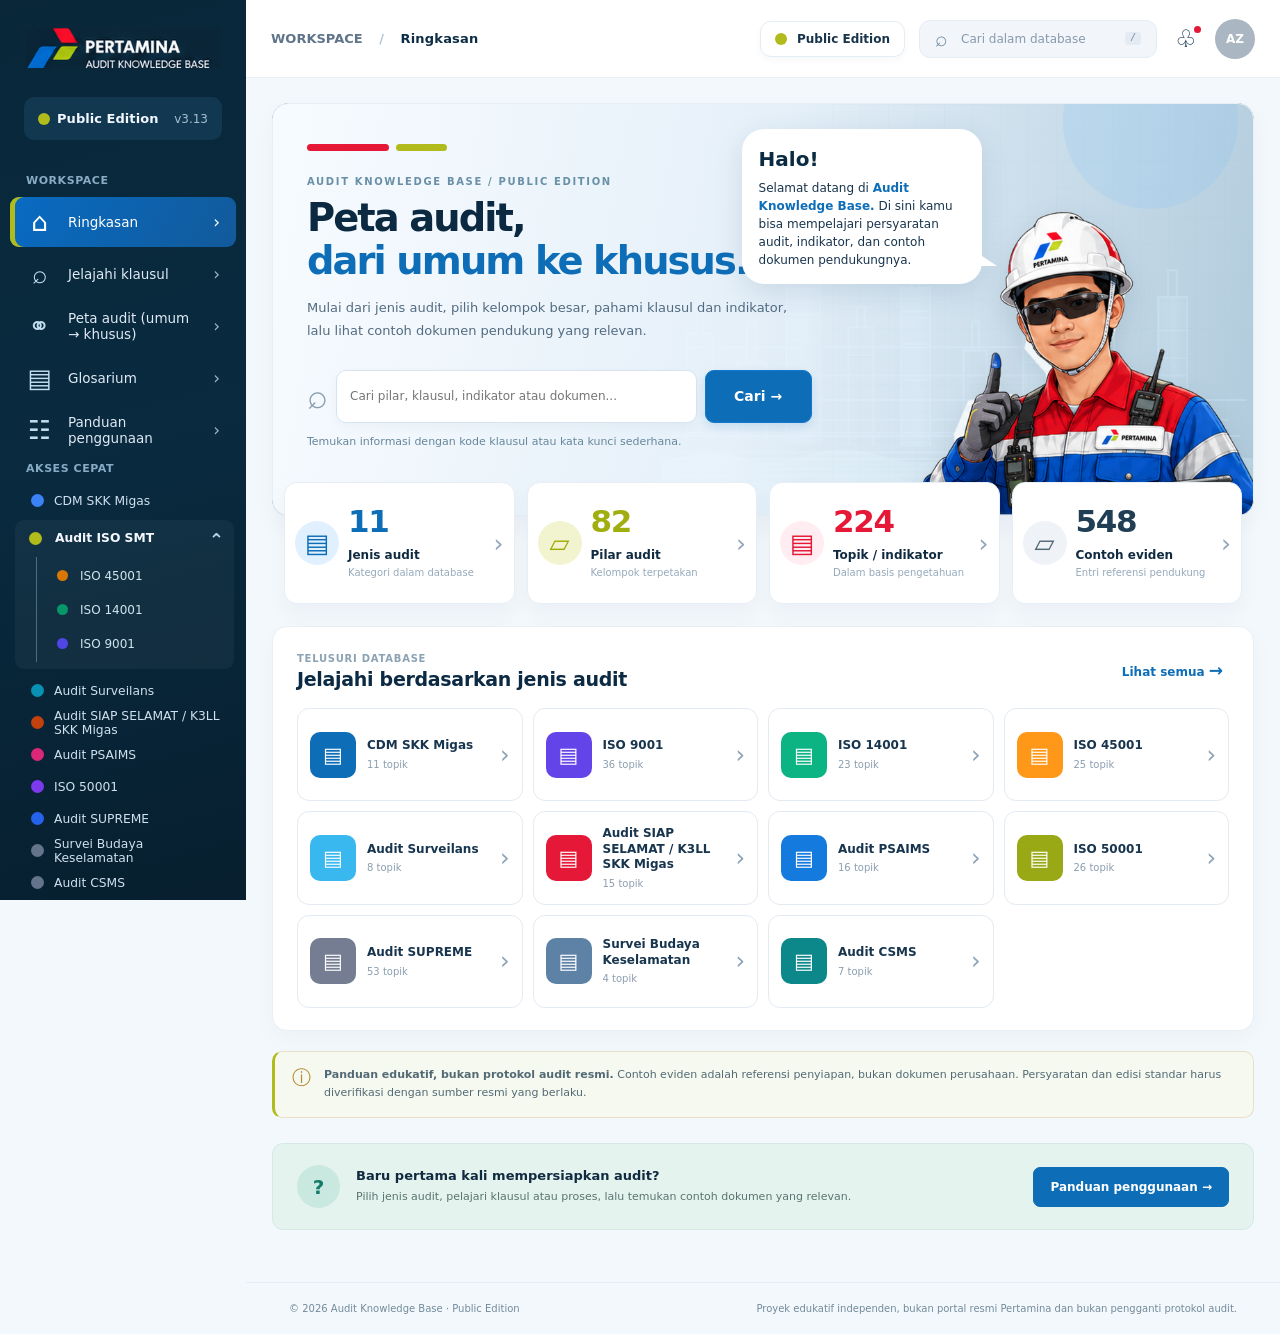
==== index.html @ b54f80c5 "Add files via upload" ====
<!DOCTYPE html>

<html lang="id">
<head>
<meta charset="utf-8"/>
<meta content="width=device-width, initial-scale=1.0" name="viewport"/>
<meta content="#0b293a" name="theme-color"/>
<meta content="Audit Knowledge Base, panduan audit berbasis metadata tagging: kategori, peta audit, klausul, eviden dan glosarium." name="description"/>
<title>Pertamina Audit Knowledge Base | AuditAtlas</title>
<!-- AuditAtlas v1.13: Audit Surveilans full overview; no obsolete warning. -->
<link href="style.css?v=final-v33-20261026" rel="stylesheet"/>
<script defer="" src="audit-data.js?v=final-v37-20261026"></script>
<script defer src="audit-visual-config.js?v=final-v37-20261026"></script>
<script defer="" src="script.js?v=3.13-supreme-note"></script>
<style>
    #audit-context .overview-section + .overview-section {margin-top:20px;border-top:1px solid #dbe7e3;padding-top:20px}
    #audit-context .overview-section h4 {margin:0 0 10px;font-size:15px;font-weight:800;color:#123c3a}
    #audit-context .overview-section p {margin:8px 0;font-size:14px;line-height:1.8;color:#3d5c64}
    #audit-context .overview-pillars {padding-left:24px;margin:12px 0;color:#385962}
    #audit-context .overview-pillars li {padding-left:5px;margin-bottom:11px;font-size:14px;line-height:1.8}
    #audit-context .overview-pillars li::marker {color:#168d7b;font-weight:800}
  </style>
<link href="dashboard.css?v=3.12-global" rel="stylesheet"/><link rel="stylesheet" href="editor-overrides.css?v=final-v33-20261026"/>
<script defer src="visual-editor.js?v=final-v33-20261026"></script>
<script defer src="audit-visual-editor.js?v=final-v33-20261026"></script>
</head>
<body>
<div class="app-shell">
<aside class="sidebar" id="sidebar">
<a aria-label="Pertamina Audit Knowledge Base, halaman Ringkasan" class="brand" data-page="beranda" href="#beranda"><img alt="PERTAMINA | AUDIT KNOWLEDGE BASE" loading="eager" src="logo-reference.png"/></a>
<div class="workspace-label"><span class="live-dot"></span><span>Public Edition</span><span class="version">v3.13</span></div>
<nav aria-label="Navigasi utama" class="primary-nav">
<span class="nav-heading">WORKSPACE</span>
<button class="nav-link active" data-page="beranda"><span aria-hidden="true" class="nav-icon">⌂</span><span class="nav-label">Ringkasan</span><span aria-hidden="true" class="nav-chevron">›</span></button>
<button class="nav-link" data-page="jelajahi"><span aria-hidden="true" class="nav-icon">⌕</span><span class="nav-label">Jelajahi klausul</span><span aria-hidden="true" class="nav-chevron">›</span></button>
<button class="nav-link" data-page="peta"><span aria-hidden="true" class="nav-icon">⚭</span><span class="nav-label">Peta audit (umum → khusus)</span><span aria-hidden="true" class="nav-chevron">›</span></button>
<button class="nav-link" data-page="glosarium"><span aria-hidden="true" class="nav-icon">▤</span><span class="nav-label">Glosarium</span><span aria-hidden="true" class="nav-chevron">›</span></button>
<button class="nav-link" data-page="panduan"><span aria-hidden="true" class="nav-icon">☷</span><span class="nav-label">Panduan penggunaan</span><span aria-hidden="true" class="nav-chevron">›</span></button>
<span class="nav-heading margin-top">AKSES CEPAT</span>
<div class="sidebar-audits" id="sidebar-audits"></div>
</nav>
<div class="sidebar-bottom"><div class="sidebar-note"><span class="note-icon">ⓘ</span><p><strong>Basis panduan publik</strong><br/>Contoh dokumen, bukan berkas audit asli. Verifikasi selalu dengan standar atau protokol yang berlaku.</p></div><p class="copyright">Disusun untuk membantu pembelajar audit • 2026</p></div>
</aside>
<div class="overlay-mobile" id="mobile-overlay"></div>
<div class="main-area">
<header class="topbar">
<div class="topbar-left"><button aria-label="Buka menu" class="icon-button mobile-menu" id="menu-toggle">☰</button><div class="breadcrumb">WORKSPACE <span>/</span> <strong id="breadcrumb-current">Ringkasan</strong></div></div>
<div class="topbar-right"><span class="topbar-public"><span class="live-dot"></span> Public Edition</span><button aria-label="Cari klausul" class="header-search" id="open-search"><span>⌕</span> Cari dalam database <kbd>/</kbd></button><span aria-label="Ikon notifikasi dekoratif" class="top-icon" role="img">♧<i></i></span><span aria-label="Avatar ilustratif" class="top-avatar" role="img">AZ</span></div>
</header>
<main class="content">
<section class="page" id="page-beranda"><div class="hero">
<div class="hero-copy">
<div aria-hidden="true" class="hero-accent"><span></span><span></span></div>
<span class="hero-overline">AUDIT KNOWLEDGE BASE / PUBLIC EDITION</span>
<h1>Peta audit,<br/><em>dari umum ke khusus.</em></h1>
<p>Mulai dari jenis audit, pilih kelompok besar, pahami klausul dan indikator, lalu lihat contoh dokumen pendukung yang relevan.</p>
<form class="hero-search" id="hero-search-form" role="search">
<span aria-hidden="true" class="hero-search-symbol">⌕</span>
<input aria-label="Cari dalam basis pengetahuan audit" id="hero-search-input" placeholder="Cari pilar, klausul, indikator atau dokumen..." type="search"/>
<button type="submit">Cari <span aria-hidden="true">→</span></button>
</form>
<span class="hero-tip">Temukan informasi dengan kode klausul atau kata kunci sederhana.</span>
</div>
<div class="hero-visual">
<div class="hero-speech"><strong>Halo!</strong><span>Selamat datang di <b>Audit Knowledge Base.</b> Di sini kamu bisa mempelajari persyaratan audit, indikator, dan contoh dokumen pendukungnya.</span></div>
<img alt="Ilustrasi pekerja berhelm keselamatan, berkacamata pelindung, dan membawa tablet" class="hero-worker" loading="eager" src="pekerja-pertamina.png"/>
<span aria-hidden="true" class="hero-halo"></span>
</div></div>
<div class="stats-grid dashboard-stats">
<div class="stat-card"><span class="stat-icon stat-icon-blue">▤</span><div class="stat-copy"><strong id="stat-audits">0</strong><span>Jenis audit</span><small>Kategori dalam database</small></div><i>›</i></div>
<div class="stat-card"><span class="stat-icon stat-icon-lime">▱</span><div class="stat-copy"><strong id="stat-framework">0</strong><span>Pilar audit</span><small>Kelompok terpetakan</small></div><i>›</i></div>
<div class="stat-card"><span class="stat-icon stat-icon-red">▤</span><div class="stat-copy"><strong id="stat-clauses">0</strong><span>Topik / indikator</span><small>Dalam basis pengetahuan</small></div><i>›</i></div>
<div class="stat-card"><span class="stat-icon stat-icon-dark">▱</span><div class="stat-copy"><strong id="stat-evidence">0</strong><span>Contoh eviden</span><small>Entri referensi pendukung</small></div><i>›</i></div>
</div>
<div class="dashboard-hidden-stats"><span id="stat-terms"></span><span id="stat-progress"></span></div>
<div class="directory-shell">
<div class="section-title-row categories-heading"><div><span class="eyebrow eyebrow-dark">TELUSURI DATABASE</span><h2>Jelajahi berdasarkan jenis audit</h2></div><button class="link-button" data-page="jelajahi">Lihat semua <span>→</span></button></div>
<div class="audit-grid" id="audit-grid"></div>
</div>
<div class="disclaimer-banner"><span>ⓘ</span><p><strong>Panduan edukatif, bukan protokol audit resmi.</strong> Contoh eviden adalah referensi penyiapan, bukan dokumen perusahaan. Persyaratan dan edisi standar harus diverifikasi dengan sumber resmi yang berlaku.</p></div>
<div class="bottom-help"><div class="bottom-help-symbol">?</div><div><strong>Baru pertama kali mempersiapkan audit?</strong><p>Pilih jenis audit, pelajari klausul atau proses, lalu temukan contoh dokumen yang relevan.</p></div><button class="btn btn-dark" data-page="panduan">Panduan penggunaan →</button></div>
</section>
<section class="page hidden" id="page-jelajahi">
<div class="feature-banner feature-banner-half">
<div class="feature-banner-copy"><span class="mini-accent"></span><span class="eyebrow eyebrow-dark">EXPLORE THE LIBRARY</span><h1>Jelajahi klausul <em>&amp; elemen audit.</em></h1><p>Telusuri dari kelompok audit, klausul utama, subklausul, hingga contoh bukti yang sebaiknya dipahami.</p></div><div class="feature-banner-visual"><div class="feature-banner-bubble"><strong>Siap eksplorasi?</strong><span>Pilih jenis audit, gunakan filter, lalu buka detail topik untuk melihat penjelasan dan contoh eviden yang relevan.</span></div><img alt="Ilustrasi pekerja Pertamina untuk halaman jelajahi klausul" class="feature-banner-worker half-body" loading="lazy" src="pekerja-pertamina.png"/></div></div>
<div class="filter-panel"><div class="smart-search-shell" id="smart-search-shell"><label class="search-input smart-search-input"><span class="search-icon" id="smart-search-icon" aria-hidden="true">⌕</span><span class="search-spinner" id="smart-search-spinner" aria-hidden="true"></span><input aria-label="Cari di seluruh audit, klausul, peta, evidence dan glosarium" autocomplete="off" aria-autocomplete="list" aria-expanded="false" aria-controls="search-suggestions" role="combobox" id="search-input" placeholder="Cari semua audit, klausul, dokumen, evidence, HC..." type="search"/><kbd>/</kbd></label><div class="search-suggestions hidden" id="search-suggestions" role="listbox" aria-label="Saran pencarian audit"></div><span class="sr-only" role="status" aria-live="polite" id="search-live-status"></span><div class="search-scope-note"><span>⌕ Pencarian semua audit, peta, dan glosarium</span><button type="button" id="search-all-btn">Tampilkan seluruh audit →</button></div></div><div class="filters"><label>Jenis audit <select id="audit-select"><option value="all">Semua jenis audit</option></select></label><label>Peran HC <select id="hc-select"><option value="all">Semua keterlibatan</option><option value="Utama">HC utama</option><option value="Pendukung">HC pendukung</option><option value="Tidak langsung">Tidak langsung</option></select></label><label>Kelompok / klausul <select id="group-select"><option value="all">Semua kelompok</option></select></label><label>Status pencatatan <select id="readiness-select"><option value="all">Semua status</option><option>Belum dicek</option><option>Dalam proses</option><option>Siap</option><option>Perlu konfirmasi</option></select></label></div><div class="supreme-index-mode hidden" id="supreme-index-mode" aria-label="Jenis daftar SUPREME">
<label for="supreme-mode-select"><strong>Daftar SUPREME</strong> <span>Pilih sub-proses final atau referensi PDF 2018</span></label>
<select id="supreme-mode-select">
<option value="subprocess">Pemetaan final: 8 proses dan 45 sub-proses HC</option>
<option value="expectations">Arsip: 191 ekspektasi dari PDF SUPREME 2018</option>
</select>
<p id="supreme-index-note">Nomor sub-proses bukan nomor ekspektasi PDF 2018. Peran HC pada daftar utama mengikuti tabel final yang Anda berikan.</p>
</div>
<div class="filter-footer"><div id="active-filter-summary">Menampilkan seluruh kategori</div><button class="text-button" id="reset-filters">↺ Reset filter</button></div></div>
<div class="audit-context hidden" id="audit-context"></div>
<div class="result-header"><div><strong id="result-count">0 topik</strong><span id="result-header-search-note"> · Pilih topik untuk membuka penjelasan dan bukti</span></div><span class="result-hint" id="result-hint">Dari umum → khusus</span></div><div class="result-list" id="result-list"></div><div class="empty-state hidden" id="empty-state"><div>⌕</div><h3>Tidak ada hasil untuk filter ini</h3><p>Coba kata kunci lain atau pilih semua kategori.</p><button class="btn btn-outline" id="empty-reset">Hapus filter</button></div><button class="btn btn-more hidden" id="load-more">Tampilkan lebih banyak ↓</button>
</section>
<section class="page hidden" id="page-peta">
<div class="hero hero-peta">
<div class="hero-copy">
<div aria-hidden="true" class="hero-accent"><span></span><span></span></div>
<span class="hero-overline">AUDIT KNOWLEDGE BASE / PUBLIC EDITION</span>
<h1>Peta audit,<br/><em>dari umum ke khusus.</em></h1>
<p>Mulai dari jenis audit, pilih kelompok besar, lihat acuan yang disebut dalam tabel, kemudian baca indikator dan contoh dokumen yang mungkin relevan.</p>
<form class="hero-search" id="peta-hero-search-form" role="search">
<span aria-hidden="true" class="hero-search-symbol">⌕</span>
<input aria-label="Cari pilar dan indikator pada peta audit" id="peta-hero-search-input" placeholder="Cari pilar, klausul, indikator, atau dokumen..." type="search"/>
<button type="submit">Cari</button>
</form>
</div>
<div class="hero-visual">
<div class="hero-speech"><strong>Halo!</strong><span>Selamat datang di <b>Audit Knowledge Base.</b> Di sini kamu bisa mempelajari persyaratan audit, indikator, dan contoh dokumen pendukungnya.</span></div>
<img alt="Ilustrasi pekerja berhelm dengan perlengkapan keselamatan" class="hero-worker" loading="lazy" src="pekerja-pertamina.png"/>
<span aria-hidden="true" class="hero-halo"></span>
</div></div>
<div class="stats-grid dashboard-stats peta-stats-grid">
<div class="stat-card"><span class="stat-icon stat-icon-blue">▤</span><div class="stat-copy"><strong id="peta-stat-audits">0</strong><span>Jenis audit</span><small>Tersedia di database</small></div><i>›</i></div>
<div class="stat-card"><span class="stat-icon stat-icon-lime">▱</span><div class="stat-copy"><strong id="peta-stat-framework">0</strong><span>Pilar audit</span><small>Terpetakan</small></div><i>›</i></div>
<div class="stat-card"><span class="stat-icon stat-icon-red">▤</span><div class="stat-copy"><strong id="peta-stat-clauses">0</strong><span>Indikator</span><small>Dalam proses verifikasi</small></div><i>›</i></div>
<div class="stat-card"><span class="stat-icon stat-icon-dark">▱</span><div class="stat-copy"><strong id="peta-stat-evidence">0</strong><span>Contoh dokumen</span><small>Referensi pendukung</small></div><i>›</i></div>
</div>
<div class="directory-shell peta-directory-shell">
<div class="section-title-row categories-heading"><div><h2>Jelajahi berdasarkan jenis audit</h2></div><button class="link-button" type="button" onclick="document.getElementById('peta-list-anchor').scrollIntoView({behavior:'smooth', block:'start'})">Lihat semua <span>→</span></button></div>
<div class="audit-grid" id="audit-grid-peta"></div>
</div>
<div class="peta-subheader" id="peta-list-anchor"><div><h2>Jelajahi peta audit</h2><p>Pilih jenis audit dan telusuri kelompok besar sebelum membuka indikator dan contoh eviden yang relevan.</p></div><button class="btn btn-outline" id="peta-export">↓ Ekspor peta (CSV)</button></div>
<div class="disclaimer-banner"><span>ⓘ</span><p><strong>Referensi untuk sebagian kelompok masih memerlukan verifikasi.</strong> Penomoran PTK, hubungan OSHA/CCPS dengan PSAIMS, serta klausul ISO adalah rujukan awal sesuai file yang dikirim. Bagian SUPREME telah dipetakan ulang berdasarkan PDF 2018; kecocokannya dengan standar dan protokol audit tahun 2023 belum diverifikasi.</p></div>
<div class="filter-panel peta-filter"><label class="search-input"><span>⌕</span><input aria-label="Cari kelompok besar audit" autocomplete="off" id="peta-search" placeholder="Cari pilar: kinerja, HIRADC, KPI, MOC, P2K3..." type="search"/></label><div class="peta-toolbar"><label>Jenis audit <select id="peta-audit-select"><option value="all">Semua jenis audit</option></select></label><span id="peta-result-count">37 kelompok besar</span></div></div>
<div class="peta-route"><span>01 · JENIS AUDIT</span><b>→</b><span>02 · KELOMPOK BESAR</span><b>→</b><span>03 · INDIKATOR</span><b>→</b><span>04 · CONTOH EVIDEN</span></div>
<div class="peta-list" id="peta-list"></div>
<div class="empty-state hidden" id="peta-empty"><div>⌕</div><h3>Tidak ada peta yang sesuai</h3><p>Coba kata kunci atau jenis audit lain.</p></div>
</section>
<section class="page hidden" id="page-glosarium"><div class="reference-banner reference-glosarium" aria-label="Pengantar glosarium"><div class="reference-copy"><span class="mini-accent"></span><span class="eyebrow eyebrow-dark">AUDIT KNOWLEDGE BASE</span><h1>Glosarium<br/><em>istilah audit.</em></h1><p>Kamus ringkas istilah yang sering dijumpai saat mengumpulkan dan menyiapkan bukti audit.</p></div><div class="reference-scene"><img src="scene-glosarium.png" alt="Pekerja Pertamina menggunakan APD lengkap menjelaskan cara mencari istilah audit" loading="lazy"/></div></div><label class="search-input glossary-search"><span>⌕</span><input aria-label="Cari glosarium" id="glossary-search" placeholder="Cari istilah, misalnya evidence atau PIC..." type="search"/></label><div class="glossary-grid" id="glossary-list"></div></section>
<section class="page hidden" id="page-panduan"><div class="reference-banner reference-panduan" aria-label="Pengantar panduan penggunaan"><div class="reference-copy"><span class="mini-accent"></span><span class="eyebrow eyebrow-dark">GETTING STARTED</span><h1>Dari bingung<br/><em>menjadi siap.</em></h1><p>Empat langkah sederhana menggunakan database secara bertanggung jawab.</p></div><div class="reference-scene"><img src="scene-panduan.png" alt="Pekerja Pertamina dengan APD lengkap menjelaskan langkah penggunaan Audit Knowledge Base" loading="lazy"/></div></div><div class="guide-steps"><article><span>01</span><div><h3>Pilih jenis audit</h3><p>Contoh: ISO 9001 untuk mutu, ISO 45001 untuk K3, atau SUPREME untuk manajemen HSSE. SUPREME pada versi ini memakai sumber PDF 2018, bukan protokol 2023. Periksa tujuan dan ruang lingkup audit sebelum mencari bukti.</p><button class="guide-link" type="button" data-page="jelajahi">Lihat daftar jenis audit <span aria-hidden="true">→</span></button></div></article><article><span>02</span><div><h3>Telusuri klausul dari umum ke khusus</h3><p>Mulai dari kelompok seperti Dukungan, kemudian buka kode spesifik seperti 7.2 Kompetensi. Nama kode harus disamakan dengan edisi standar yang digunakan auditor.</p><button class="guide-link" type="button" data-page="jelajahi">Lihat contoh penelusuran <span aria-hidden="true">→</span></button></div></article><article><span>03</span><div><h3>Cari pemilik dan contoh bukti</h3><p>Gunakan filter HC, lihat contoh dokumen, lalu konfirmasi PIC dan versi dokumen sebenarnya. Jangan mengunggah data pekerja, catatan kesehatan, atau bukti rahasia ke website publik.</p></div></article><article><span>04</span><div><h3>Tandai status persiapan</h3><p>Pilih Belum dicek, Dalam proses, Siap, atau Perlu konfirmasi. Status disimpan lokal di browser Anda, tidak menjadi bukti resmi dan tidak tersinkron ke GitHub.</p></div></article></div><div class="guide-columns"><div class="info-card"><h3>Struktur informasi</h3><p><strong>Jenis Audit</strong> → <strong>Kelompok Umum</strong> → <strong>Kode Klausul / Elemen</strong> → <strong>Penjelasan sederhana</strong> → <strong>Contoh Bukti</strong> → <strong>Status</strong>.</p></div><div class="info-card"><h3>Catatan versi dan verifikasi</h3><p>ISO 9001:2026 dan ISO 14001:2026 telah diterbitkan; ISO 45001 menggunakan edisi 2018 dengan amendemen 2024; ISO 50001 menggunakan 2018 dengan amendemen 2024. Pemetaan dari Excel awal bukan pengganti standar berlisensi atau daftar audit yang disahkan.</p></div></div><div class="info-card references-card"><h3>Sumber rujukan publik dan kebijakan data</h3><p>Tautan di bawah adalah titik awal pengecekan. Sebagian topik (CDM, PSAIMS, SIAP SELAMAT, LENS) memerlukan dokumen checklist resmi dan persetujuan penggunaannya.</p><div class="sources-list" id="sources-list"></div></div></section>
</main>
<footer class="footer"><span>© 2026 Audit Knowledge Base · Public Edition</span><span>Proyek edukatif independen, bukan portal resmi Pertamina dan bukan pengganti protokol audit.</span></footer>
</div>
</div>
<dialog aria-labelledby="dialog-title" class="detail-dialog" id="detail-dialog"><div class="dialog-topbar"><div class="dialog-logo">AA<span>.</span></div><button aria-label="Tutup detail" class="dialog-close" id="dialog-close">✕</button></div><div class="dialog-scroll" id="dialog-content"></div></dialog>
<div aria-live="polite" class="toast" id="toast" role="status"></div>
</body>
</html>
---- style.css ----
:root{--ink:#122b39;--ink2:#2d4653;--muted:#63747d;--teal:#15c8a5;--teal-dark:#0b907e;--cream:#f6f7f5;--line:#e1e8e8;--white:#fff;--navy:#0e2735;--shadow:0 18px 40px rgba(20,49,64,.05)}*{box-sizing:border-box}html{scroll-behavior:smooth}body{margin:0;background:var(--cream);color:var(--ink);font-family:Inter,ui-sans-serif,system-ui,-apple-system,"Segoe UI",Roboto,Arial,sans-serif;font-size:14px;-webkit-font-smoothing:antialiased}button,input,select{font:inherit}button{cursor:pointer}a{color:inherit;text-decoration:none}button:focus-visible,a:focus-visible,input:focus-visible,select:focus-visible{outline:3px solid #48d8bc;outline-offset:2px}.hidden{display:none!important}.app-shell{display:flex;min-height:100vh}.sidebar{width:267px;flex-shrink:0;background:#0c2634;color:#d6e6e8;min-height:100vh;position:fixed;inset:0 auto 0 0;display:flex;flex-direction:column;z-index:50;overflow-y:auto;scrollbar-width:thin;scrollbar-color:#31515b transparent}.brand{display:flex;gap:11px;align-items:center;padding:31px 23px 23px}.brand-mark{height:41px;width:41px;display:grid;place-items:center;border:1px solid rgba(30,204,171,.58);border-radius:12px;color:#64f0cd;background:rgba(17,192,154,.1)}.brand-name{display:block;color:#fff;font-size:21px;letter-spacing:-.8px;font-weight:800;line-height:23px}.brand-name span{color:#63e7c4}.brand small{display:block;color:#7e9ba6;font-size:10px;letter-spacing:.25px;margin-top:3px}.workspace-label{color:#9ab1b9;background:rgba(255,255,255,.035);margin:4px 18px 29px;padding:12px 11px;border-radius:7px;font-size:9px;font-weight:700;letter-spacing:1.5px;display:flex;align-items:center;gap:7px}.live-dot{height:7px;width:7px;border-radius:50%;background:var(--teal);display:inline-block;box-shadow:0 0 0 3px rgba(21,200,165,.12);flex-shrink:0}.version{margin-left:auto;color:#8eb4b7;font-weight:500;letter-spacing:0}.primary-nav{padding:0 12px 20px}.nav-heading{display:block;font-weight:800;color:#6c8895;font-size:10px;letter-spacing:1.55px;margin:0 13px 11px}.margin-top{margin-top:28px}.nav-link{border:0;background:transparent;width:100%;color:#aebfc6;min-height:43px;display:flex;align-items:center;gap:12px;text-align:left;padding:0 14px;border-radius:8px;font-weight:540;margin-bottom:3px;transition:background .15s,color .15s}.nav-link:hover,.nav-link.active{background:#1d3c49;color:#f7ffff}.nav-link.active{box-shadow:inset 3px 0 #2fd2ae}.nav-icon{display:grid;place-items:center;font-size:22px;width:18px;line-height:1;color:#9cb2b9}.nav-link.active .nav-icon{color:#62e6c3}.nav-key{font-size:10px;margin-left:auto;color:#7996a0}.sidebar-audit-button{border:0;background:transparent;color:#aebfc6;display:flex;align-items:center;gap:10px;font-size:12px;min-height:35px;padding:0 13px;width:100%;text-align:left;border-radius:7px}.sidebar-audit-button:hover{background:#1d3c49;color:#fff}.side-audit-dot{height:7px;width:7px;border-radius:2px;flex-shrink:0}.sidebar-bottom{margin-top:auto;padding:0 18px 18px}.sidebar-note{border:1px solid #35515b;border-radius:11px;padding:12px 13px;display:flex;align-items:flex-start;gap:8px;background:rgba(255,255,255,.025)}.sidebar-note p{font-size:11px;margin:0;color:#abc0c7;line-height:1.6}.sidebar-note strong{color:#e3eff0}.note-icon{color:#4ed2bb;font-size:17px}.copyright{font-size:10px;color:#66818c;text-align:center;margin:18px 0 2px}.main-area{margin-left:267px;min-width:0;flex:1}.topbar{height:79px;background:#fff;border-bottom:1px solid var(--line);display:flex;align-items:center;justify-content:space-between;padding:0 41px;gap:15px}.breadcrumb{font-size:11px;font-weight:700;letter-spacing:1px;color:#829098}.breadcrumb span{margin:0 12px;color:#c0cacc}.breadcrumb strong{color:#294757;font-weight:750;letter-spacing:.2px;font-size:12px}.topbar-right,.topbar-left{display:flex;align-items:center;gap:20px}.topbar-public{display:flex;align-items:center;gap:10px;font-size:11px;font-weight:800;color:#487666;white-space:nowrap}.header-search{display:flex;align-items:center;gap:13px;color:#88959b;border:1px solid #e2e8e9;background:#f8faf9;border-radius:7px;padding:9px 11px;font-size:11px;min-width:205px;text-align:left}.header-search span{font-size:21px;line-height:10px;color:#566f78}.header-search kbd,.search-input kbd{margin-left:auto;border:1px solid #dbe2e4;border-radius:3px;padding:1px 5px;font-size:10px;color:#9eaaaf}.source-link{border:1px solid #dde5e6;border-radius:8px;padding:9px 12px;font-size:12px;font-weight:700;color:#284654}.source-link:hover{color:#0b8e7c}.content{padding:35px 43px 60px;max-width:1550px;margin:0 auto;min-height:calc(100vh - 135px)}.hero{border-radius:17px;min-height:316px;background:#102d3b;color:white;display:grid;grid-template-columns:1.45fr 1fr;overflow:hidden;position:relative;box-shadow:0 16px 30px rgba(13,43,55,.09)}.hero:before{content:"";position:absolute;inset:0;background:linear-gradient(109deg,transparent 48%,rgba(66,167,145,.08) 100%);pointer-events:none}.hero-copy{padding:43px 46px 38px;position:relative;z-index:2}.eyebrow{display:inline-flex;align-items:center;gap:9px;font-size:10px;font-weight:820;letter-spacing:1.9px;color:#53e0bf}.tiny-square{height:7px;width:7px;border-radius:1px;background:#29d6b2}.hero h1{font-size:clamp(30px,3.2vw,47px);letter-spacing:-2.1px;line-height:1.15;margin:20px 0 16px;font-weight:780}.hero h1 em,.page-heading h1 em{font-style:normal;color:#53ddba}.hero p{max-width:455px;font-size:13px;line-height:1.9;color:#b3c9d0;margin:0}.hero-actions{display:flex;align-items:center;gap:9px;margin-top:25px;flex-wrap:wrap}.btn{height:40px;display:inline-flex;align-items:center;justify-content:center;gap:9px;border-radius:7px;padding:0 16px;font-weight:750;font-size:12px;white-space:nowrap;border:1px solid transparent}.btn-primary{background:#25d3ad;color:#072c2f}.btn-primary:hover{background:#60e5c8}.btn-primary span{font-size:19px;line-height:1}.btn-ghost{color:#d2e8e8;background:transparent;border-color:rgba(255,255,255,.22)}.btn-ghost:hover{background:rgba(255,255,255,.08)}.hero-visual{position:relative;overflow:hidden;display:flex;align-items:center;justify-content:center;background:radial-gradient(circle at 55% 51%,#194a4e 0%,#123943 35%,#10303c 62%,#0d2939 100%)}.hero-visual:after{content:"";position:absolute;inset:0;opacity:.12;background-image:linear-gradient(rgba(111,200,181,.3) 1px,transparent 1px),linear-gradient(90deg,rgba(111,200,181,.3) 1px,transparent 1px);background-size:28px 28px}.radar-circle{position:absolute;border:1px solid rgba(112,226,195,.26);border-radius:50%;box-shadow:0 0 40px rgba(43,210,170,.055)}.radar-lg{height:335px;width:335px}.radar-md{height:242px;width:242px}.radar-sm{height:145px;width:145px;border:1px dashed rgba(112,226,195,.55)}.radar-center{height:77px;width:77px;border-radius:20px;display:grid;place-items:center;background:#23cca7;color:#093d42;font-size:43px;font-weight:600;box-shadow:0 12px 44px rgba(18,212,160,.15);position:relative;z-index:2;transform:rotate(-6deg)}.radar-label{z-index:3;position:absolute;color:#8de4cb;background:#174850;border:1px solid #316d68;border-radius:4px;padding:5px 7px;letter-spacing:1.6px;font-weight:700;font-size:8px}.label-one{top:19%;left:18%}.label-two{right:12%;top:36%}.label-three{bottom:16%;left:19%}.visual-corner{color:#78a39f;letter-spacing:1.4px;font-size:9px;position:absolute;right:21px;bottom:21px;line-height:1.5}.disclaimer-banner{margin-top:20px;display:flex;gap:13px;padding:14px 17px;background:#fffdf6;border:1px solid #eadfc6;border-radius:10px;color:#67583f;align-items:flex-start}.disclaimer-banner>span{font-size:19px;color:#b58a31;line-height:1.2}.disclaimer-banner p{margin:0;font-size:11px;line-height:1.75}.section-title-row{display:flex;justify-content:space-between;gap:14px;align-items:end;margin:34px 0 17px}.eyebrow-dark{color:#0c9680}.section-title-row h2{font-size:24px;letter-spacing:-.9px;margin:8px 0 0}.section-aside{font-size:11px;color:#8e9ba0}.stats-grid{display:grid;grid-template-columns:repeat(4,minmax(0,1fr));gap:14px}.stat-card{min-height:143px;position:relative;border-radius:11px;background:white;border:1px solid #e2e8e8;padding:20px 21px;box-shadow:var(--shadow)}.stat-icon{position:absolute;right:17px;top:13px;color:#bac9cc;font-size:21px}.stat-card strong{display:block;font-size:34px;letter-spacing:-1.7px;line-height:1.2;margin-bottom:5px}.stat-card>span:not(.stat-icon){display:block;font-size:12px;font-weight:800}.stat-card small{display:block;color:#8a9a9f;margin-top:7px;font-size:10px}.categories-heading{margin-top:38px}.link-button{border:0;background:transparent;color:#0a9b83;font-size:12px;font-weight:800}.link-button:hover{text-decoration:underline}.audit-grid{display:grid;grid-template-columns:repeat(3,minmax(0,1fr));gap:14px}.audit-card{background:#fff;border:1px solid var(--line);border-radius:11px;min-height:200px;text-align:left;padding:18px 19px 17px;transition:transform .14s,box-shadow .14s,border-color .14s;display:flex;flex-direction:column;align-items:stretch}.audit-card:hover{transform:translateY(-3px);box-shadow:0 13px 26px rgba(21,46,60,.1);border-color:#a6d4c8}.audit-head{display:flex;justify-content:space-between;align-items:center}.audit-icon{width:39px;height:39px;border-radius:9px;display:grid;place-items:center;font-weight:900;font-size:20px}.audit-count{color:#98a8ad;font-size:10px;font-weight:700}.audit-card h3{font-size:16px;margin:17px 0 5px;letter-spacing:-.25px}.audit-card p{color:#73838a;font-size:11px;line-height:1.66;min-height:34px;margin:0;flex:1}.audit-footer{border-top:1px solid #edf0f0;margin-top:14px;padding-top:11px;display:flex;align-items:center;justify-content:space-between;color:#88979c;font-size:10px}.audit-footer b{color:#0b9c82;font-size:17px}.bottom-help{display:flex;align-items:center;gap:16px;padding:21px 24px;background:#e5f3ee;border-radius:11px;border:1px solid #d4e9e3;margin-top:25px}.bottom-help-symbol{font-size:20px;font-weight:900;width:43px;height:43px;display:grid;place-items:center;border-radius:50%;background:#c9e8df;color:#137c69}.bottom-help>div:nth-child(2){flex:1}.bottom-help strong{font-size:13px}.bottom-help p{color:#59746e;font-size:11px;margin:6px 0 0;line-height:1.5}.btn-dark{color:white;background:#1a4450}.footer{display:flex;justify-content:space-between;align-items:center;gap:20px;border-top:1px solid #e1e7e8;padding:20px 43px;color:#98a6ab;font-size:10px}.page-heading{display:flex;align-items:flex-end;gap:15px;justify-content:space-between;margin:12px 0 29px}.page-heading h1{font-size:clamp(28px,3vw,40px);letter-spacing:-1.7px;margin:12px 0}.page-heading h1 em{color:#14a98e}.page-heading p{font-size:13px;color:#7e8d92;line-height:1.7;max-width:610px;margin:0}.btn-outline{border-color:#cbd7d9;background:white;color:#264652}.btn-outline:hover{background:#f0fbf8}.filter-panel{border:1px solid var(--line);border-radius:13px;background:white;box-shadow:var(--shadow);padding:19px 20px}.search-input{width:100%;display:flex;align-items:center;gap:12px;border:1px solid #d6e3e3;background:#f9fbfa;padding:0 13px;border-radius:8px;height:47px}.search-input>span{font-size:23px;color:#0c9983}.search-input input{width:100%;outline:0;background:transparent;border:0;color:#183742;font-size:13px}.search-input input::placeholder{color:#a2aeb1}.search-input input:focus-visible{outline:none}.search-input:focus-within{outline:2px solid #a0ebdc;border-color:#36bda5}.filters{display:grid;grid-template-columns:1.35fr 1fr 1fr 1.15fr;gap:12px;margin:18px 0}.filters label{font-weight:750;font-size:10px;color:#526b74;display:flex;flex-direction:column;gap:7px}.filters select{width:100%;border:1px solid #dae3e4;border-radius:7px;background:#fff;padding:9px 9px;min-height:38px;color:#324f59;font-size:12px;appearance:auto}.filter-footer{border-top:1px solid #edf0f1;padding-top:12px;display:flex;justify-content:space-between;align-items:center;gap:10px;color:#9aa9ad;font-size:11px}.text-button{border:0;background:transparent;color:#0d947e;font-weight:750;font-size:11px}.audit-context{border:1px solid #bfded8;border-radius:11px;background:linear-gradient(110deg,#e8f7f1,#f9fcfb);margin-top:19px;padding:20px}.context-head{display:flex;gap:11px;align-items:center;margin-bottom:9px}.context-head h3{margin:0;font-size:18px}.context-head .context-tag{font-size:10px;background:#daf1eb;border:1px solid #c0e5dc;color:#1f856f;border-radius:4px;padding:4px 6px}.audit-context p{font-size:12px;color:#4e6d71;line-height:1.75;max-width:880px}.context-meta{display:flex;gap:7px;flex-wrap:wrap;margin-top:12px}.tiny-badge{font-size:10px;padding:5px 8px;border:1px solid #cfddd9;background:#fff;border-radius:5px;color:#536f72}.result-header{display:flex;justify-content:space-between;align-items:center;margin:25px 1px 12px;gap:10px;font-size:12px}.result-header>div>span,.result-hint{color:#8b9ba0;font-size:11px}.result-list{display:flex;flex-direction:column;gap:10px}.result-card{width:100%;display:flex;align-items:flex-start;text-align:left;gap:16px;border:1px solid var(--line);border-radius:10px;background:#fff;padding:18px 20px;transition:box-shadow .13s,border-color .13s}.result-card:hover{box-shadow:0 8px 27px rgba(23,61,70,.06);border-color:#aed3c8}.result-code{flex:0 0 66px;text-align:center;background:#eaf6f2;border-radius:6px;color:#137f6d;font-weight:900;font-size:13px;padding:11px 5px;white-space:nowrap}.result-body{flex:1;min-width:0}.result-badges{display:flex;gap:7px;flex-wrap:wrap;align-items:center;margin-bottom:6px}.result-badges span{display:inline-block;border:1px solid #e8edef;padding:3px 6px;border-radius:4px;font-size:10px;color:#69818a}.result-badges .status{border-color:#dbebe7;color:#0a967b;background:#f0faf7}.result-body h3{font-size:14px;margin:0 0 7px;letter-spacing:-.15px}.result-body p{font-size:11px;color:#71858c;line-height:1.65;margin:0}.result-end{display:flex;flex-direction:column;align-items:flex-end;justify-content:space-between;gap:20px;margin-left:auto;color:#8a9ea2;font-size:10px;white-space:nowrap}.result-end b{font-size:21px;font-weight:500;color:#13a98d}.btn-more{display:flex;background:#e5efed;color:#22685f;margin:19px auto 0}.empty-state{text-align:center;padding:65px 12px;background:white;border-radius:12px;border:1px dashed #c9d5d7}.empty-state>div{font-size:60px;color:#6bc7b2}.empty-state h3{margin:0}.empty-state p{color:#8c9a9d;font-size:13px}.glossary-search{max-width:600px;margin-bottom:22px}.glossary-grid{display:grid;grid-template-columns:repeat(2,minmax(0,1fr));gap:14px}.glossary-item{background:white;border:1px solid var(--line);border-radius:10px;padding:20px}.glossary-item strong{font-size:14px}.glossary-item p{font-size:12px;color:#70838a;line-height:1.7;margin:8px 0 0}.guide-steps{display:grid;grid-template-columns:1fr 1fr;gap:13px}.guide-steps article{display:flex;gap:16px;background:white;border:1px solid var(--line);border-radius:10px;padding:25px 24px}.guide-steps article>span{font-size:28px;font-weight:900;letter-spacing:-1px;color:#20ac8f}.guide-steps article h3{margin:0 0 9px;font-size:17px}.guide-steps article p{font-size:12px;color:#73868b;line-height:1.8;margin:0}.guide-columns{display:grid;grid-template-columns:1fr 1fr;gap:13px;margin:20px 0}.info-card{background:white;border:1px solid var(--line);border-radius:11px;padding:23px}.info-card h3{margin:0 0 10px;font-size:17px}.info-card p{color:#6e8287;font-size:12px;line-height:1.8}.sources-list{display:grid;grid-template-columns:1fr 1fr;gap:8px;margin-top:18px}.sources-list a{font-size:11px;display:flex;align-items:center;justify-content:space-between;gap:12px;padding:12px 13px;background:#f6f9f8;border:1px solid #e3eded;border-radius:7px;color:#315b65}.sources-list a:hover{color:#0b9e85;border-color:#a3d9cd}.detail-dialog{width:min(750px,calc(100vw - 26px));max-height:min(860px,calc(100vh - 35px));border:0;border-radius:15px;background:white;padding:0;box-shadow:0 40px 110px #0b293f5c;overflow:hidden;color:#153240}.detail-dialog::backdrop{background:rgba(8,28,38,.55);backdrop-filter:blur(4px)}.dialog-topbar{height:65px;padding:0 30px;display:flex;justify-content:space-between;align-items:center;background:#0f2c3a}.dialog-logo{font-size:20px;color:#f9ffff;letter-spacing:-1px;font-weight:900}.dialog-logo span{color:#33d0ac}.dialog-close{border:1px solid #43616a;color:white;background:transparent;font-size:18px;width:31px;height:31px;border-radius:6px}.dialog-scroll{max-height:calc(min(860px,100vh - 35px) - 65px);overflow:auto;padding:30px 33px 35px}.dialog-kicker{color:#11957b;font-size:10px;font-weight:900;letter-spacing:1.4px}.dialog-scroll h2{font-size:27px;letter-spacing:-1px;margin:10px 0 8px}.dialog-subtitle{color:#67818a;font-size:12px;line-height:1.7}.dialog-badges{display:flex;gap:8px;flex-wrap:wrap;margin:16px 0}.dialog-badges span{background:#edf5f2;padding:6px 9px;border-radius:6px;color:#39695e;font-size:10px;font-weight:700}.dialog-section{padding:20px 0;border-top:1px solid #e8eeee}.dialog-section h3{margin:0 0 10px;font-size:13px}.dialog-section p{font-size:12px;line-height:1.9;color:#587079;margin:0}.dialog-section ul{margin:6px 0 0;padding:0;list-style:none}.dialog-section li{padding:8px 0 8px 22px;position:relative;font-size:12px;line-height:1.6;color:#4c6c73}.dialog-section li:before{content:'✓';position:absolute;left:1px;color:#16b393;font-weight:900}.dialog-status{padding:19px;background:#f3f9f7;border-radius:9px;border:1px solid #d5e8e3}.dialog-status p{font-size:11px;color:#66847e;margin:7px 0 12px}.dialog-status select{padding:9px 12px;border-radius:7px;border:1px solid #bfd8d0;background:white;width:min(280px,100%);color:#33555a}.dialog-source{color:#078c79;word-break:break-all;font-size:11px;text-decoration:underline}.small-warning{color:#936f3b!important;background:#fffbef;padding:11px;border-radius:7px;border:1px solid #f2e2bd;margin-top:11px!important}.toast{position:fixed;bottom:23px;right:23px;background:#123b47;color:#fff;padding:12px 16px;border-radius:8px;font-size:12px;z-index:100;opacity:0;transform:translateY(10px);pointer-events:none;transition:all .2s}.toast.visible{opacity:1;transform:translateY(0)}.mobile-menu{display:none}.overlay-mobile{display:none}@media(max-width:1200px){.sidebar{width:240px}.main-area{margin-left:240px}.content{padding:30px}.topbar{padding:0 30px}.hero-copy{padding-left:35px}.audit-grid{grid-template-columns:repeat(2,minmax(0,1fr))}}@media(max-width:900px){.sidebar{transform:translateX(-100%);transition:transform .2s;width:267px}.sidebar.open{transform:translateX(0)}.overlay-mobile.visible{display:block;position:fixed;inset:0;background:#0a273770;z-index:45}.mobile-menu{display:inline-flex;border:0;background:transparent;font-size:22px;color:#294756}.main-area{margin-left:0}.topbar{height:66px;padding:0 20px}.topbar-public{display:none}.content{padding:23px}.footer{padding:18px 22px}.hero{grid-template-columns:1fr 240px}.hero-copy{padding:35px 27px}.stats-grid{grid-template-columns:repeat(2,1fr)}.filters{grid-template-columns:repeat(2,1fr)}}@media(max-width:630px){.topbar-right{gap:7px}.header-search{min-width:36px;width:38px;justify-content:center;padding:9px;font-size:0}.header-search kbd{display:none}.source-link span{display:none}.hero{grid-template-columns:1fr}.hero-copy{padding:32px 24px}.hero h1{font-size:33px}.hero-visual{display:none}.stats-grid{gap:9px}.stat-card{padding:15px;min-height:132px}.stat-card strong{font-size:30px}.audit-grid,.glossary-grid,.guide-steps,.guide-columns,.sources-list{grid-template-columns:1fr}.section-title-row{align-items:start}.section-aside{display:none}.page-heading{align-items:start;flex-direction:column}.filters{grid-template-columns:1fr}.result-card{gap:10px;padding:13px}.result-code{flex-basis:50px;font-size:11px}.result-end{display:none}.filter-panel{padding:13px}.result-body h3{font-size:13px}.result-header>div>span,.result-hint{display:none}.bottom-help{flex-wrap:wrap}.bottom-help .btn{width:100%}.footer{flex-direction:column;text-align:center;gap:7px}.dialog-scroll{padding:22px}.topbar{padding:0 13px}.breadcrumb{font-size:9px}}@media(prefers-reduced-motion:reduce){*,*:before,*:after{scroll-behavior:auto!important;transition:none!important}}
.sr-only{position:absolute;width:1px;height:1px;padding:0;margin:-1px;overflow:hidden;clip:rect(0,0,0,0);white-space:nowrap;border:0}

/* Peta audit dari tabel ringkasan tambahan */
.peta-promo{display:flex;gap:18px;align-items:center;justify-content:space-between;padding:19px 22px;background:#e9f7f1;border:1px solid #c7e6da;border-radius:12px;margin:24px 0}.peta-promo strong{font-size:15px}.peta-promo p{font-size:12px;line-height:1.7;color:#5c7978;margin:6px 0 0}.peta-promo .btn{flex:0 0 auto}.peta-filter{margin:17px 0}.peta-toolbar{display:flex;align-items:end;gap:20px;justify-content:space-between;margin-top:15px}.peta-toolbar label{display:flex;flex-direction:column;gap:7px;font-weight:750;color:#526b74;font-size:11px;min-width:250px}.peta-toolbar select{padding:10px 12px;border:1px solid #dae3e4;border-radius:8px;color:#355761;background:white}.peta-toolbar>span{font-size:12px;color:#73868b}.peta-route{display:flex;align-items:center;flex-wrap:wrap;gap:10px;margin:17px 0 20px;color:#2e7e70}.peta-route span{background:#e9f8f3;border:1px solid #cde7df;padding:7px 9px;border-radius:7px;font-size:10px;font-weight:850}.peta-route b{color:#9ab3ac}.peta-list{display:grid;grid-template-columns:1fr;gap:11px}.peta-card{background:white;border:1px solid var(--line);border-radius:10px;overflow:hidden;box-shadow:0 5px 22px rgba(25,62,64,.025)}.peta-card[open]{border-color:#a8d8ca;box-shadow:0 8px 29px rgba(25,85,79,.05)}.peta-card>summary{list-style:none;display:flex;gap:14px;align-items:center;cursor:pointer;padding:19px 20px}.peta-card>summary::-webkit-details-marker{display:none}.peta-card>summary:focus-visible{outline:2px solid #44b59f;outline-offset:-3px}.peta-number{min-width:42px;height:42px;display:grid;place-items:center;background:#e9f6f1;color:#0d927b;border-radius:8px;font-size:13px;font-weight:900}.peta-labels{display:flex;flex-direction:column;gap:5px;min-width:0;flex:1}.peta-labels small{font-size:10px;font-weight:700;color:#15947f}.peta-labels strong{font-size:15px;letter-spacing:-.2px}.peta-labels>span{color:#8d9b9f;font-size:11px}.peta-chevron{color:#138e7a;font-size:24px;transition:transform .2s}.peta-card[open] .peta-chevron{transform:rotate(180deg)}.peta-detail{border-top:1px solid #edf2f1;padding:20px;display:grid;grid-template-columns:1fr 1fr;gap:15px;background:#fbfdfc}.peta-detail-col{background:white;border:1px solid #e9efed;border-radius:8px;padding:17px}.peta-detail h3{font-size:12px;color:#2c5360;margin:0 0 12px}.peta-detail ul{padding-left:17px;margin:0}.peta-detail li{line-height:1.7;color:#536e73;font-size:12px;margin-bottom:7px}.peta-detail-full{grid-column:1/-1}.peta-detail-full p{font-size:11px;color:#627982;line-height:1.7}.peta-validation{padding:12px 14px!important;color:#946e35!important;background:#fffaf0;border:1px solid #f3e3c8;border-radius:6px}.peta-tags{display:flex;flex-wrap:wrap;gap:6px;margin:12px 0}.peta-tags span{font-size:10px;color:#2a816f;background:#e8f5f1;padding:5px 7px;border-radius:5px}.peta-to-detail{font-size:11px;margin-top:12px}
@media(max-width:630px){.peta-promo{flex-direction:column;align-items:flex-start}.peta-promo .btn{width:100%}.peta-detail{grid-template-columns:1fr;padding:14px}.peta-detail-col{padding:13px}.peta-toolbar{flex-direction:column;align-items:stretch}.peta-toolbar label{min-width:0}.peta-route{gap:6px}.peta-route span{font-size:9px}.peta-card>summary{padding:14px 12px;gap:10px}.peta-labels strong{font-size:13px}.peta-labels>span{font-size:10px}}

/* AuditAtlas v1.2: ringkasan CDM yang terstruktur dan mudah dibaca */
.audit-context:has(.overview-section) { padding: 28px 30px; }
.overview-section + .overview-section { margin-top: 20px; border-top: 1px solid #dbe7e3; padding-top: 20px; }
.overview-section h4 { margin: 0 0 10px; font-size: 14px; color: #123c3a; font-weight: 800; }
.overview-section p { margin: 7px 0 0; font-size: 13px; line-height: 1.85; color: #3d5c64; }
.overview-section strong { color: #1a3946; }
.overview-pillars { margin: 12px 0 0; padding-left: 23px; color: #385962; }
.overview-pillars li { padding-left: 5px; margin-bottom: 10px; font-size: 13px; line-height: 1.8; }
.overview-pillars li::marker { color: #168d7b; font-weight: 800; }
@media (max-width:630px) { .audit-context:has(.overview-section) { padding: 18px; } .overview-section p, .overview-pillars li { font-size: 12px; } }
---- dashboard.css ----
/* Audit Knowledge Base: visual redesign v2.0
   Preserves audit-data.js, filtering, glosarium and peta audit logic. */
:root{--ink:#102a40;--ink2:#314b5f;--muted:#678093;--teal:#0D6DB7;--teal-dark:#075c9d;--cream:#f5f9fc;--line:#dfeaf2;--navy:#0c293b;--lime:#B1BB1C;--red:#E51837;--shadow:0 10px 30px rgba(30,64,88,.08)}
html,body{background:#f3f8fc;color:#102a40}body{font-size:14px}button:focus-visible,a:focus-visible,input:focus-visible,select:focus-visible{outline:3px solid #B1BB1C;outline-offset:3px}
.sidebar{width:274px;background:linear-gradient(165deg,#092739,#092a3f 49%,#071f2f);color:#dfebf5;scrollbar-color:#416076 transparent}
.main-area{margin-left:274px}
.brand{padding:20px 26px 14px;min-height:90px;display:flex;align-items:center}
.brand img{width:230px;height:auto;max-width:100%;display:block;object-fit:contain}
.workspace-label{margin:7px 24px 27px;background:rgba(51,114,152,.23);padding:14px 14px;border-radius:10px;color:#f2f7ff;font-weight:650;font-size:13px;letter-spacing:.05px}
.workspace-label .live-dot,.topbar-public .live-dot{width:12px;height:12px;background:#B1BB1C;box-shadow:none}
.workspace-label .version{color:#a7bdd1;font-size:12px}
.primary-nav{padding:0 10px 20px}.nav-heading{color:#89acc5;font-size:11px;margin:7px 16px 10px;letter-spacing:.55px;font-weight:600}
.nav-link{border-radius:9px;padding:0 16px;color:#e0eaf4;font-size:13.5px;min-height:50px;gap:15px;margin-bottom:2px}
.nav-link.active{background:linear-gradient(115deg,#086bc2,#125a9b);color:#fff;box-shadow:inset 5px 0 #B1BB1C}
.nav-link:hover{background:#15435f;color:white}.nav-link.active:hover{background:linear-gradient(115deg,#086bc2,#125a9b)}
.nav-icon{font-size:26px;color:#c3dfef;width:27px;flex:0 0 27px}.nav-link.active .nav-icon{color:#fff}
.nav-label{flex:1}.nav-chevron{font-size:17px;color:#9eb6c9}.nav-link.active .nav-chevron{color:#fff}
.sidebar-audits{display:flex;flex-direction:column;gap:1px}.sidebar-audit-button{font-size:12.3px;min-height:31px;padding-left:21px;color:#cfe0ee}
.sidebar-audit-button:hover{background:#124363}.side-audit-dot{width:13px;height:13px;border-radius:50%}
.sidebar-note{border-color:#2d5269;background:rgba(255,255,255,.025)}.sidebar-note p{color:#c1cfdb}.note-icon{color:#B1BB1C}.copyright{color:#a8bfd1}
.topbar{height:78px;padding:0 40px;background:#fff;border-color:#e8f0f6}.breadcrumb{font-size:13px;color:#607489;letter-spacing:0}.breadcrumb strong{font-size:13px;color:#0c2d45}.breadcrumb span{color:#b2c3d0}
.topbar-right{gap:14px}.topbar-public{color:#18344a;border:1px solid #e2edf5;border-radius:11px;background:#fff;padding:10px 14px;font-size:12px;box-shadow:0 3px 7px rgba(20,55,75,.035)}
.header-search{padding:11px 15px;background:#f2f6fa;border-color:#e4edf4;border-radius:11px;min-width:238px;font-size:12px;color:#8799ac}.header-search:hover,.source-link:hover{border-color:#9bc7e7;color:#075c9d}
.header-search span{color:#718ca4}.header-search kbd{background:#e5ebf2;color:#7189a0;border:0}
.top-icon{color:#0c2d49;font-size:24px;position:relative;width:30px;text-align:center;display:inline-block}.top-icon i{position:absolute;right:0;top:1px;width:7px;height:7px;background:#E51837;border-radius:50%}
.top-avatar{width:40px;height:40px;border-radius:50%;background:#aab6c2;color:white;display:grid;place-items:center;font-weight:750;font-size:12px}
.source-link{padding:8px 10px;font-size:10px;color:#3a6786;border-radius:8px}
.content{max-width:1630px;padding:28px 36px 58px;min-height:calc(100vh - 135px)}
#page-beranda .hero{min-height:413px;background-image:linear-gradient(100deg,#f7fbff 0%,rgba(236,246,255,.97) 49%,rgba(207,233,251,.84) 100%),url('refinery-silhouette.svg');background-position:center, right bottom;background-size:cover,auto 72%;background-repeat:no-repeat;border:1px solid #e7eff5;color:#0c2d45;border-radius:16px;box-shadow:0 10px 24px rgba(22,61,90,.04);display:grid;grid-template-columns:57% 43%}
#page-beranda .hero:before{display:none}
.hero-copy{padding:40px 20px 52px 34px;z-index:2}.hero-accent{display:flex;gap:7px}.hero-accent span:first-child{width:82px;height:7px;background:#E51837;border-radius:5px}.hero-accent span:last-child{width:51px;height:7px;background:#B1BB1C;border-radius:5px}
.hero-overline{color:#6990a7;font-size:10px;letter-spacing:1.65px;font-weight:800;display:block;margin-top:25px}
#page-beranda .hero h1{font-size:clamp(33px,3.0vw,50px);line-height:1.11;letter-spacing:-1.9px;color:#0b2940;margin:10px 0 15px;font-weight:850}
#page-beranda .hero h1 em{color:#0D6DB7;font-style:normal}
#page-beranda .hero p{font-size:13px;color:#526b80;line-height:1.75;max-width:510px}
.hero-search{display:flex;align-items:center;margin-top:26px;min-height:55px;max-width:600px;gap:8px}
.hero-search-symbol{font-size:35px;color:#8b9fb1;line-height:1;margin-left:0}
.hero-search input{height:53px;padding:0 13px;border:1px solid #d7e4ef;border-radius:10px;background:#fff;min-width:0;flex:1;box-shadow:0 4px 12px rgba(38,70,94,.04);font-size:12px;color:#244764}
.hero-search button{height:53px;min-width:107px;background:#0D6DB7;color:#fff;border-radius:9px;border:1px solid #1379ce;font-size:14px;font-weight:750;box-shadow:0 4px 10px #0D6DB726}
.hero-search button:hover{background:#0a5795}.hero-tip{font-size:11px;color:#66869b;display:block;margin-top:11px}
.hero-visual{position:relative;display:block;min-width:0;overflow:visible;background:transparent}
.hero-worker{position:absolute;right:0;bottom:-27px;height:112%;width:auto;max-width:none;object-fit:contain;object-position:bottom;z-index:1;pointer-events:none;filter:drop-shadow(0 8px 7px #0f3e651c)}
.hero-speech{position:absolute;z-index:2;left:-15px;top:27px;width:min(225px,60%);padding:15px 17px;background:#fff;border-radius:22px;color:#18344d;box-shadow:0 8px 28px #37648528;font-size:12px;line-height:1.5}
.hero-speech:after{content:'';position:absolute;right:-15px;bottom:18px;border-width:12px 0 0 18px;border-style:solid;border-color:transparent transparent transparent #fff}
.hero-speech strong{display:block;color:#0b2b43;font-size:20px;margin-bottom:5px}.hero-speech b{color:#0D6DB7}
.hero-halo{height:175px;width:175px;border-radius:50%;position:absolute;right:15px;top:-70px;background:#7abcf82c;pointer-events:none}
.dashboard-stats{display:grid;grid-template-columns:repeat(4,minmax(0,1fr));gap:12px;margin:-34px 12px 0;position:relative;z-index:4}
.dashboard-stats .stat-card{border:1px solid #e8eef5;border-radius:13px;display:flex;align-items:center;padding:20px 14px;min-height:122px;background:#fff;box-shadow:0 10px 20px rgba(23,57,86,.04);gap:12px}
.stat-card .stat-icon{width:51px;height:51px;flex:0 0 51px;border-radius:50%;display:grid;place-items:center;font-size:26px;line-height:1}
.stat-icon-blue{background:#e1f0ff;color:#0D6DB7}.stat-icon-lime{background:#f2f4cf;color:#a1ab0a}.stat-icon-red{background:#ffedf1;color:#E51837}.stat-icon-dark{background:#eff3f7;color:#526778}
.dashboard-stats .stat-copy{min-width:0;display:flex;flex-direction:column}.dashboard-stats .stat-copy strong{font-size:37px;line-height:1;letter-spacing:-1.3px;color:#0D6DB7}
.dashboard-stats .stat-card:nth-child(2) .stat-copy strong{color:#a1ae10}.dashboard-stats .stat-card:nth-child(3) .stat-copy strong{color:#E51837}.dashboard-stats .stat-card:nth-child(4) .stat-copy strong{color:#203e54}
.dashboard-stats .stat-copy span{font-size:12px;font-weight:800;line-height:1.35;margin-top:5px;color:#102a40}.dashboard-stats .stat-copy small{font-size:10px;line-height:1.4;color:#95a9bb;margin-top:3px}
.dashboard-stats .stat-card>i{font-style:normal;font-size:25px;color:#91a6ba;margin-left:auto}
.dashboard-hidden-stats{display:none}.directory-shell{border-radius:15px;background:#fff;border:1px solid #e8eff5;margin:22px 0 20px;padding:22px 24px;box-shadow:0 8px 24px rgba(13,42,67,.03)}
.directory-shell .categories-heading{margin:0 0 18px;align-items:center}.directory-shell .section-title-row h2{font-size:19px;letter-spacing:-.3px;margin:3px 0 0;color:#0c2a43}
.directory-shell .eyebrow{font-size:10px;color:#8aa2b3;letter-spacing:.75px}.link-button{color:#0D6DB7;font-size:12px}.link-button span{font-size:17px}
.directory-shell .audit-grid{display:grid;grid-template-columns:repeat(5,minmax(0,1fr));gap:10px}
.directory-shell .audit-card{min-height:93px;border:1px solid #e3eaf2;background:#fff;border-radius:12px;display:flex;align-items:center;gap:11px;padding:14px 12px;text-align:left;box-shadow:none;transition:box-shadow .15s,transform .15s,border-color .15s}
.directory-shell .audit-card:hover{transform:translateY(-2px);box-shadow:0 8px 18px #103e6512;border-color:#b8d9ee}
.directory-shell .audit-icon{flex:0 0 46px;width:46px;height:46px;border-radius:10px;display:grid;place-items:center;font-size:21px;font-weight:800;color:white!important}
.directory-shell .audit-card-copy{display:flex;flex-direction:column;min-width:0;gap:5px}.directory-shell .audit-card-copy strong{font-size:12px;font-weight:780;line-height:1.3;color:#17354e}
.directory-shell .audit-card-copy small{font-size:10px;color:#8b9eaf;line-height:1.2}.directory-shell .audit-arrow{margin-left:auto;color:#8ca2b6;font-size:24px}
#page-beranda .disclaimer-banner{margin-top:14px}.disclaimer-banner{border-left:3px solid #B1BB1C;background:#f5f9f0;color:#536a74}.disclaimer-banner p{line-height:1.7}.bottom-help .btn,.btn-primary,.btn-dark{background:#0D6DB7;border-color:#0D6DB7;color:white}.bottom-help .btn:hover,.btn-primary:hover,.btn-dark:hover{background:#075c9d}
/* internal screens matched to blue/lime system */
.page-heading h1{color:#0c2b42}.page-heading h1 em{color:#0D6DB7}.peta-card[open]{border-color:#b4d6f0}.peta-number{background:#eaf4fd;color:#0D6DB7}.peta-card[open] .peta-chevron,.peta-chevron{color:#0D6DB7}.peta-route span{background:#eff7fd;border-color:#d4e6f5;color:#0D6DB7}.peta-tags span{background:#edf6fd;color:#176eae}
.audit-context{border-color:#cfe1eb;background:#f2fafc}.context-tag{color:#0D6DB7}.overview-pillars li::marker{color:#0D6DB7}.result-code{color:#0D6DB7}.result-card:hover{border-color:#a9cde8}.result-hint{color:#0D6DB7}.filter-footer .text-button{color:#0D6DB7}
#page-peta .peta-intro-banner{min-height:270px;background:linear-gradient(105deg,#f6fbff 0%,#d9efff 90%);border:1px solid #e1edf6;border-radius:16px;display:flex;position:relative;overflow:hidden;margin-bottom:25px;background-image:linear-gradient(100deg,#f9fcff,#d9efffbd),url('refinery-silhouette.svg');background-size:cover,auto 100%;background-position:center,right bottom;background-repeat:no-repeat}
.peta-intro-copy{padding:36px 40px;position:relative;z-index:2;max-width:75%}.mini-accent{display:block;width:85px;height:6px;border-radius:4px;background:linear-gradient(90deg,#E51837 65%,transparent 65%,transparent 70%,#B1BB1C 70%);margin-bottom:15px}
.peta-intro-copy h1{font-size:clamp(29px,2.8vw,44px);line-height:1.1;letter-spacing:-1.2px;margin:9px 0 14px;color:#0c2a44}.peta-intro-copy h1 em{font-style:normal;color:#0D6DB7}.peta-intro-copy p{max-width:570px;color:#496a81;font-size:13px;line-height:1.8;margin:0}
.peta-intro-banner>img{position:absolute;right:22px;bottom:-95px;height:128%;width:auto;z-index:1}.peta-subheader{display:flex;justify-content:space-between;align-items:center;gap:12px;margin:6px 0 10px}.peta-subheader h2{font-size:20px;margin:0 0 6px}.peta-subheader p{margin:0;color:#607d91;line-height:1.6;font-size:12px}

.feature-banner{min-height:285px;background-image:linear-gradient(100deg,#f7fbff 0%,rgba(236,246,255,.97) 49%,rgba(207,233,251,.84) 100%),url('refinery-silhouette.svg');background-position:center,right bottom;background-size:cover,auto 85%;background-repeat:no-repeat;border:1px solid #e6eef5;border-radius:16px;box-shadow:0 10px 24px rgba(22,61,90,.04);display:grid;grid-template-columns:minmax(0,58%) minmax(280px,42%);overflow:hidden;position:relative;margin-bottom:20px}
.feature-banner-soft{background-image:linear-gradient(100deg,#fbfdff 0%,rgba(242,248,253,.97) 49%,rgba(219,236,249,.88) 100%),url('refinery-silhouette.svg')}
.feature-banner-copy{padding:34px 30px 36px 34px;position:relative;z-index:2}
.feature-banner-copy h1{font-size:clamp(31px,2.7vw,44px);line-height:1.12;letter-spacing:-1.2px;color:#0c2b42;margin:8px 0 12px}
.feature-banner-copy h1 em{color:#0D6DB7;font-style:normal}
.feature-banner-copy p{max-width:590px;color:#577084;line-height:1.8;font-size:13px;margin:0}
.feature-banner-visual{position:relative;overflow:hidden;min-height:100%}
.feature-banner-worker{position:absolute;right:-22px;bottom:-10px;z-index:1;filter:drop-shadow(0 10px 12px rgba(15,62,101,.12))}
.feature-banner-worker.half-body{height:108%;width:auto;max-width:none;object-fit:contain;object-position:bottom;clip-path:inset(0 0 44% 0)}
.feature-banner-bubble{position:absolute;left:18px;top:24px;z-index:2;width:min(245px,65%);padding:15px 17px;background:#fff;border-radius:22px;color:#18344d;box-shadow:0 8px 28px rgba(55,100,133,.16);font-size:12px;line-height:1.55}
.feature-banner-bubble:after{content:'';position:absolute;right:-14px;bottom:18px;border-width:12px 0 0 18px;border-style:solid;border-color:transparent transparent transparent #fff}
.feature-banner-bubble strong{display:block;color:#0b2b43;font-size:19px;margin-bottom:6px}
.peta-bubble{left:auto;right:250px;top:34px}
.peta-banner-worker{position:absolute;right:22px;bottom:-95px;height:128%;width:auto;z-index:1}
.audit-overview-shell{display:grid;grid-template-columns:minmax(0,1fr) 280px;gap:18px;align-items:stretch}
.audit-overview-main{min-width:0}
.audit-overview-visual{position:relative;border-left:1px solid #d4e5ee;padding-left:16px;overflow:hidden;display:flex;align-items:flex-end;justify-content:center;min-height:100%}
.audit-overview-visual .feature-banner-bubble{position:absolute;left:10px;top:10px;width:220px;max-width:90%;padding:13px 14px}
.audit-overview-visual .feature-banner-bubble strong{font-size:17px}
.audit-overview-visual img{width:100%;max-width:250px;height:auto;object-fit:contain;object-position:top center;clip-path:inset(0 0 42% 0);margin-top:86px;filter:drop-shadow(0 8px 12px rgba(15,62,101,.10))}

.peta-detail{background:#f7fbff}.peta-filter .search-input:focus-within,.filter-panel .search-input:focus-within{border-color:#79b6e1}
.footer{color:#728a9a;border-color:#e4eef6;font-size:10px}
@media(max-width:1450px){.sidebar{width:246px}.main-area{margin-left:246px}.content{padding:25px 26px 52px}.topbar{padding:0 25px}.hero-worker{height:102%;right:-12px}.hero-speech{left:-20px;top:23px;width:210px}.directory-shell .audit-grid{grid-template-columns:repeat(4,minmax(0,1fr))}.dashboard-stats .stat-card{gap:9px;padding:16px 10px}.dashboard-stats .stat-copy strong{font-size:31px}.stat-card .stat-icon{width:44px;height:44px;flex-basis:44px}}
@media(max-width:1170px){.hero-speech{display:none}.hero-worker{height:98%;right:0}.directory-shell .audit-grid{grid-template-columns:repeat(3,minmax(0,1fr))}.hero-search{max-width:520px}.dashboard-stats{grid-template-columns:repeat(2,1fr)}.dashboard-stats .stat-card{min-height:94px}}
@media(max-width:900px){.sidebar{width:274px}.main-area{margin-left:0}.topbar{height:69px;padding:0 20px}.content{padding:20px}.topbar-public{display:none}.top-icon{display:none}.top-avatar{width:34px;height:34px}.hero-worker{height:100%;right:0}#page-beranda .hero{grid-template-columns:64% 36%;min-height:370px}.directory-shell .audit-grid{grid-template-columns:repeat(3,minmax(0,1fr))}}
@media(max-width:1100px){.feature-banner{grid-template-columns:minmax(0,60%) minmax(240px,40%)}.feature-banner-bubble{width:min(220px,62%)}.peta-bubble{right:200px}.audit-overview-shell{grid-template-columns:1fr 240px}.audit-overview-visual img{max-width:220px}}

@media(max-width:700px){.topbar{padding:0 14px}.source-link,.top-avatar{display:none}.content{padding:14px}#page-beranda .hero{display:block;min-height:440px;background-size:cover,auto 55%;background-position:center,right bottom}.hero-copy{padding:25px 19px 30px}.hero-overline{margin-top:21px}#page-beranda .hero h1{font-size:clamp(29px,7.6vw,38px);max-width:430px}#page-beranda .hero p{font-size:12px;max-width:365px;padding-right:28px}.hero-visual{position:absolute;right:0;bottom:0;width:40%;height:48%;overflow:hidden}.hero-worker{height:120%;right:-3px;bottom:-17px}.hero-halo,.hero-speech{display:none}.hero-search{max-width:none;margin-top:18px;gap:5px;position:relative;z-index:3}.hero-search-symbol{display:none}.hero-search input{font-size:11px;padding:0 10px}.hero-search button{min-width:77px;font-size:12px}.hero-tip{font-size:10px;max-width:280px}.dashboard-stats{margin:-5px 0 0;grid-template-columns:repeat(2,minmax(0,1fr));gap:8px}.dashboard-stats .stat-card{min-height:104px;padding:10px;gap:7px}.dashboard-stats .stat-copy strong{font-size:27px}.dashboard-stats .stat-card>i{display:none}.stat-card .stat-icon{width:35px;height:35px;flex-basis:35px;font-size:19px}.dashboard-stats .stat-copy span{font-size:10px}.dashboard-stats .stat-copy small{font-size:9px}.directory-shell{padding:16px 12px;margin-top:14px}.directory-shell .audit-grid{grid-template-columns:repeat(2,minmax(0,1fr));gap:8px}.directory-shell .audit-card{min-height:79px;padding:9px;gap:8px}.directory-shell .audit-icon{width:36px;height:36px;flex-basis:36px;font-size:17px}.directory-shell .audit-card-copy strong{font-size:11px}.directory-shell .audit-card-copy small{font-size:9px}.directory-shell .section-title-row h2{font-size:17px}.feature-banner{display:block;min-height:270px;background-size:cover,auto 60%;background-position:center,right bottom}.feature-banner-copy{padding:24px 18px 26px}.feature-banner-copy h1{font-size:29px}.feature-banner-copy p{font-size:12px;max-width:75%;position:relative;z-index:2}.feature-banner-visual{position:absolute;right:0;bottom:0;width:42%;height:70%;overflow:hidden}.feature-banner-bubble{display:none}.feature-banner-worker.half-body{height:138%;right:-8px;bottom:-14px;clip-path:inset(0 0 52% 0)}.audit-overview-shell{grid-template-columns:1fr}.audit-overview-visual{display:none}.peta-intro-banner{min-height:250px!important}.peta-intro-copy{padding:25px 20px;max-width:95%}.peta-intro-copy h1{font-size:29px}.peta-intro-copy p{font-size:12px;max-width:74%}.peta-banner-worker{height:74%;bottom:-24px;right:-25px;opacity:.92}.peta-bubble{display:none}.peta-subheader{align-items:flex-start;flex-direction:column}.peta-subheader .btn{align-self:flex-start}}
@media(max-width:380px){.directory-shell .audit-grid{grid-template-columns:1fr}.dashboard-stats .stat-copy small{display:none}.hero-search button{min-width:62px}.hero-search button span{display:none}}
/* Layout corrections after compatibility test against original AuditAtlas CSS. */
.dashboard-stats .stat-card .stat-icon{position:static;right:auto;top:auto;order:0;margin:0}
.dashboard-stats .stat-card .stat-copy{order:1;flex:1}
.dashboard-stats .stat-card>i{order:2}
.directory-shell .audit-card{flex-direction:row;align-items:center;justify-content:flex-start;text-align:left}
.directory-shell .audit-card .audit-icon{align-self:center;margin:0}
.directory-shell .audit-card .audit-card-copy{flex:1;text-align:left}
.directory-shell .audit-card .audit-arrow{align-self:center}
@media(max-width:700px){
 html,body,.app-shell,.main-area{max-width:100%;overflow-x:hidden}
 #page-beranda .hero{min-height:auto;background-size:cover,auto 90%}
 #page-beranda .hero-copy{padding-bottom:32px}
 #page-beranda .hero-visual{display:none!important}
 .topbar-right{min-width:0;flex:0 0 auto}
 .topbar-left{min-width:0}
 .topbar .breadcrumb{max-width:130px;white-space:nowrap;overflow:hidden;text-overflow:ellipsis}
 .header-search{min-width:38px;width:38px;white-space:nowrap}
 .header-search{font-size:0;gap:0}
 .header-search kbd{display:none}
 .hero-search input{width:0;flex:1 1 auto}
 .directory-shell .audit-card{min-height:74px}
}


/* FINAL v2.3: consistent engineer illustration based on supplied reference. */
#page-beranda .hero-visual{overflow:hidden}
#page-beranda .hero-worker{
  width:min(105%,510px);height:auto;max-width:none;right:-22px;bottom:-4px;
  object-fit:contain;object-position:right bottom;filter:drop-shadow(0 10px 13px rgba(27,63,87,.14));
}
#page-beranda .hero-speech{left:-28px;top:28px;width:min(215px,50%);z-index:3}
#page-peta .peta-intro-banner{overflow:hidden}
#page-peta .peta-banner-worker{
  width:min(40%,410px);height:auto;right:-8px;bottom:-4px;max-width:none;
  object-fit:contain;object-position:right bottom;filter:drop-shadow(0 8px 12px rgba(27,63,87,.12));
}
#page-peta .peta-bubble{right:min(34%,350px);top:30px;width:210px;z-index:3}
.feature-banner-worker.half-body{
  width:min(111%,455px);height:auto;max-width:none;right:-20px;bottom:-5px;
  clip-path:none;object-fit:contain;object-position:right bottom;
  filter:drop-shadow(0 10px 12px rgba(27,63,87,.10));
}
.audit-overview-visual{align-items:flex-start;justify-content:center;padding-top:160px}
.audit-overview-visual img{
  position:sticky;top:104px;width:100%;max-width:300px;height:auto;
  object-fit:contain;object-position:center top;clip-path:none;margin:0;
  filter:drop-shadow(0 10px 12px rgba(27,63,87,.10));
}
.audit-overview-visual .feature-banner-bubble{z-index:2}
@media(max-width:1200px){
  #page-beranda .hero-worker{width:min(109%,430px);right:-40px}
  #page-peta .peta-banner-worker{width:min(45%,340px)}
  .feature-banner-worker.half-body{width:min(110%,390px);right:-30px}
  .audit-overview-visual img{max-width:240px}
}
@media(max-width:700px){
  #page-beranda .hero{min-height:440px}
  #page-beranda .hero-visual{display:block!important;position:absolute;right:-3px;bottom:0;width:41%;height:46%;overflow:hidden;z-index:1}
  #page-beranda .hero-worker{height:auto;width:190px;max-width:none;right:-43px;bottom:-7px}
  #page-beranda .hero-copy{position:relative;z-index:2}
  #page-beranda .hero-copy p{max-width:83%;padding-right:0}
  #page-beranda .hero-search{max-width:100%}
  .feature-banner-visual{display:block;overflow:hidden}
  .feature-banner-worker.half-body{width:215px;height:auto;max-width:none;right:-60px;bottom:-8px;clip-path:none}
  #page-peta .peta-banner-worker{width:215px;max-width:none;height:auto;right:-55px;bottom:-4px}
  #page-peta .peta-bubble{display:none}
  .audit-overview-visual{display:none}
}
@media(max-width:400px){
 #page-beranda .hero-worker{right:-65px}
 #page-peta .peta-banner-worker{right:-80px}
}


/* v2.4 layout repair: prevent illustration cropping and tidy speech bubbles */
#page-beranda .hero{overflow:hidden}
#page-beranda .hero-visual{overflow:visible;display:flex;align-items:flex-end;justify-content:flex-end;padding:0 6px 0 0}
#page-beranda .hero-worker{
  width:min(96%,470px)!important;
  max-width:none;
  right:0!important;
  bottom:0!important;
}
#page-beranda .hero-speech{
  left:18px!important;
  top:28px!important;
  width:min(220px,52%)!important;
}

.feature-banner{
  min-height:330px;
  grid-template-columns:minmax(0,60%) minmax(300px,40%);
}
.feature-banner-visual{
  overflow:hidden;
  display:flex;
  align-items:flex-end;
  justify-content:flex-end;
  min-height:100%;
  padding-right:10px;
}
.feature-banner-worker,
.feature-banner-worker.half-body{
  position:absolute;
  right:0!important;
  bottom:0!important;
  top:auto!important;
  width:min(92%,380px)!important;
  height:auto!important;
  max-height:92%;
  max-width:none;
  object-fit:contain;
  object-position:right bottom;
  clip-path:none!important;
}
.feature-banner-bubble{
  left:24px;
  top:22px;
  width:min(255px,58%);
  z-index:3;
}

#page-peta .peta-intro-banner{overflow:hidden}
#page-peta .peta-banner-worker{
  width:min(37%,340px)!important;
  height:auto!important;
  right:10px!important;
  bottom:0!important;
}
#page-peta .peta-bubble{
  right:min(30%,320px)!important;
  top:28px!important;
  width:220px;
}

.audit-overview-shell{
  grid-template-columns:minmax(0,1fr) 310px;
  align-items:start;
}
.audit-overview-visual{
  border-left:1px solid #d4e5ee;
  padding:24px 0 24px 18px!important;
  overflow:visible!important;
  display:flex;
  align-items:flex-start!important;
  justify-content:center!important;
  min-height:100%;
}
.audit-overview-visual .feature-banner-bubble{
  position:static!important;
  width:auto!important;
  max-width:100%;
  margin-bottom:18px;
}
.audit-overview-visual{
  flex-direction:column;
}
.audit-overview-visual img{
  position:relative!important;
  top:auto!important;
  width:100%!important;
  max-width:250px!important;
  height:auto!important;
  object-fit:contain;
  object-position:center top;
  margin:0 auto!important;
  clip-path:none!important;
}

@media (max-width:1200px){
  #page-beranda .hero-worker{width:min(98%,400px)!important}
  .feature-banner{grid-template-columns:minmax(0,58%) minmax(260px,42%);min-height:310px}
  .feature-banner-worker,.feature-banner-worker.half-body{width:min(95%,320px)!important}
  #page-peta .peta-banner-worker{width:min(40%,285px)!important}
  .audit-overview-shell{grid-template-columns:minmax(0,1fr) 250px}
  .audit-overview-visual img{max-width:210px!important}
}
@media (max-width:900px){
  #page-beranda .hero{grid-template-columns:1fr;min-height:480px}
  #page-beranda .hero-visual{position:absolute;right:0;bottom:0;width:40%;height:48%;overflow:hidden}
  #page-beranda .hero-worker{width:210px!important;right:-28px!important;bottom:-6px!important}
  #page-beranda .hero-speech{display:none}
  .feature-banner{display:block;min-height:300px}
  .feature-banner-copy p{max-width:74%}
  .feature-banner-visual{position:absolute;right:0;bottom:0;width:43%;height:72%;padding-right:0;overflow:hidden}
  .feature-banner-bubble{display:none}
  .feature-banner-worker,.feature-banner-worker.half-body{width:220px!important;right:-30px!important;bottom:-2px!important;max-height:none}
  #page-peta .peta-banner-worker{width:220px!important;right:-30px!important;bottom:-3px!important}
  #page-peta .peta-bubble{display:none}
}
@media (max-width:700px){
  .feature-banner{min-height:280px}
  .feature-banner-copy p{max-width:72%}
  .feature-banner-visual{width:42%;height:70%}
  .feature-banner-worker,.feature-banner-worker.half-body{width:205px!important;right:-46px!important;bottom:0!important}
}


/* v2.5 bubble positioning fix: keep text away from character face */
.feature-banner-visual{overflow:visible!important}
.feature-banner-bubble{
  left:-118px!important;
  top:34px!important;
  width:270px!important;
  max-width:calc(100% + 120px);
  z-index:4;
}
.feature-banner-bubble:after{
  right:34px!important;
  bottom:-12px!important;
  border-width:14px 14px 0 0!important;
  border-color:#fff transparent transparent transparent!important;
}
.feature-banner-worker,
.feature-banner-worker.half-body{
  right:-6px!important;
  bottom:-2px!important;
  width:min(88%,350px)!important;
}

@media (max-width:1200px){
  .feature-banner-bubble{left:-86px!important;width:245px!important}
  .feature-banner-worker,.feature-banner-worker.half-body{width:min(90%,305px)!important}
}
@media (max-width:980px){
  .feature-banner-bubble{left:-60px!important;width:225px!important}
}


/* v2.6 peta page follows requested dashboard-like hero */
.hero-peta{margin-bottom:26px}
.peta-stats-grid{margin-top:0}
.peta-directory-shell{margin-top:6px;margin-bottom:28px}
#page-peta .peta-subheader{margin-top:8px}
#page-peta .hero-search button{min-width:130px}
@media (max-width: 980px){
  #page-peta .hero-search button{min-width:110px}
}


/* v2.8 - Halaman Glosarium dan Panduan: layout proporsional dari contoh yang disetujui */
#page-glosarium .reference-banner,
#page-panduan .reference-banner {
  display:grid;grid-template-columns:minmax(0,52%) minmax(0,48%);
  position:relative;overflow:hidden;min-height:390px;width:100%;
  margin:0 0 22px;border-radius:18px;border:1px solid #deebf5;
  background:linear-gradient(102deg,#f9fcff 0%,#e9f5fe 55%,#afd9f8 100%);
  box-shadow:0 6px 20px rgba(26,76,112,.035);
}
#page-glosarium .reference-copy,
#page-panduan .reference-copy {
  position:relative;z-index:2;padding:38px 20px 35px 32px;
}
.reference-copy .mini-accent{display:block;width:155px;height:7px;margin-bottom:27px;border-radius:5px;
  background:linear-gradient(90deg,#e51837 0 49%,transparent 49% 54%,#b1bb1c 54% 100%);
}
.reference-copy .eyebrow{letter-spacing:2.4px;font-size:11px;font-weight:800;color:#19364d}
.reference-copy h1{font-size:clamp(35px,3.25vw,53px);line-height:1.05;letter-spacing:-1.8px;
  font-weight:850;color:#102d46;margin:21px 0 18px}
.reference-copy h1 em{color:#0871d1;font-style:normal}
.reference-copy p{color:#5a718a;font-size:15px;line-height:1.6;max-width:530px;margin:0}
.reference-scene{height:100%;min-height:390px;overflow:hidden;position:relative}
.reference-scene img{width:100%;height:100%;display:block;object-fit:cover;object-position:top right}
#page-glosarium .glossary-search{margin:0 0 22px;background:#fff;min-height:57px;border-radius:13px;
  border:1px solid #e0ebf4;box-shadow:0 5px 14px rgba(31,68,97,.026)}
#page-glosarium .glossary-search input{background:#fff;font-size:14px}
#page-glosarium .glossary-grid{display:grid;grid-template-columns:repeat(2,minmax(0,1fr));gap:15px}
#page-glosarium .glossary-item{display:grid;grid-template-columns:65px minmax(0,1fr);
  gap:16px;align-content:start;min-height:183px;padding:24px;background:#fff;border-radius:14px;
  border:1px solid #e3ecf4;box-shadow:0 5px 17px rgba(15,60,98,.03)}
#page-glosarium .glossary-icon{width:58px;height:58px;display:grid;place-items:center;
  font-size:25px;border-radius:50%;background:#e4f2ff;color:#096fc4}
#page-glosarium .glossary-item:nth-child(even) .glossary-icon{background:#f1f6d8;color:#9aab06}
#page-glosarium .glossary-body{min-width:0}
#page-glosarium .glossary-body strong{color:#122e46;font-size:17px;font-weight:780}
#page-glosarium .glossary-body p{margin:8px 0 15px;font-size:13px;line-height:1.66;color:#647f95}
#page-glosarium .glossary-footer{display:flex;gap:12px;align-items:center;justify-content:space-between;flex-wrap:wrap}
#page-glosarium .glossary-detail{padding:8px 12px;color:#076bca;font-size:12px;font-weight:750;border:0;
  border-radius:9px;background:#edf6ff;cursor:pointer}
#page-glosarium .glossary-detail:hover{background:#d9edff}
#page-glosarium .glossary-category{font-size:11px;color:#096bc0;border-radius:9px;background:#edf6ff;padding:7px 9px}
#page-glosarium .glossary-item:nth-child(even) .glossary-category{background:#f3f8dc;color:#94a800}
#page-panduan .guide-steps{display:grid;grid-template-columns:repeat(2,minmax(0,1fr));gap:16px}
#page-panduan .guide-steps article{display:grid;grid-template-columns:97px minmax(0,1fr);gap:18px;min-height:228px;
  border:1px solid #e1ebf5;border-radius:16px;background:#fff;padding:24px 25px;box-shadow:0 5px 18px rgba(20,67,104,.03)}
#page-panduan .guide-steps article>span{grid-row:1;grid-column:1;height:62px;width:62px;border-radius:50%;
  background:#f3f7df;color:#91a900;display:grid;place-items:center;font-size:23px;font-weight:850}
#page-panduan .guide-steps article:nth-child(even)>span{background:#e1f0ff;color:#0876d9}
#page-panduan .guide-steps article>div{grid-row:1;grid-column:2;position:relative;border-left:2px solid #e5edf3;padding-left:19px}
#page-panduan .guide-steps article>div:before{content:'';position:absolute;left:-2px;top:0;width:3px;height:27px;background:#b1bb1c}
#page-panduan .guide-steps article:nth-child(even)>div:before{background:#137bce}
#page-panduan .guide-steps article h3{font-size:16px;line-height:1.35;color:#102e46;margin:0 0 11px;font-weight:790}
#page-panduan .guide-steps article p{font-size:13px;line-height:1.65;color:#637b91}
#page-panduan .guide-link{margin-top:17px;padding:9px 13px;border-radius:9px;border:1px solid #a4d2fb;
  background:#f5faff;color:#076dcc;font-weight:750;font-size:12px;display:inline-flex;gap:10px;align-items:center}
#page-panduan .guide-link:hover{background:#e8f4ff}
@media(max-width:1260px){
  #page-glosarium .reference-banner,#page-panduan .reference-banner{min-height:350px}
  .reference-scene{min-height:350px}
  .reference-copy h1{font-size:clamp(31px,3.4vw,45px)}
  .reference-copy p{font-size:13px}
}
@media(max-width:1000px){
  #page-glosarium .reference-banner,#page-panduan .reference-banner{min-height:300px;grid-template-columns:53% 47%}
  .reference-scene{min-height:300px}
  #page-glosarium .reference-copy,#page-panduan .reference-copy{padding:27px 18px 22px 24px}
  .reference-copy h1{font-size:34px}
  .reference-copy .mini-accent{margin-bottom:18px}
  .reference-copy p{font-size:12px}
  #page-panduan .guide-steps article{grid-template-columns:62px 1fr;gap:8px;padding:18px}
}
@media(max-width:700px){
  #page-glosarium .reference-banner,#page-panduan .reference-banner{display:block;min-height:320px}
  #page-glosarium .reference-copy,#page-panduan .reference-copy{padding:24px 16px 20px;max-width:78%}
  .reference-copy h1{font-size:clamp(26px,7vw,33px);letter-spacing:-.8px;margin:14px 0 12px}
  .reference-copy .eyebrow{font-size:9px;letter-spacing:1.3px}
  .reference-copy .mini-accent{margin-bottom:13px}
  .reference-copy p{font-size:11px;max-width:220px}
  .reference-scene{position:absolute;right:0;bottom:0;width:42%;height:62%;min-height:0;
    mask-image:linear-gradient(90deg,transparent 0%,black 15%)}
  .reference-scene img{width:100%;height:100%;object-fit:cover;object-position:right center}
  #page-glosarium .glossary-grid,#page-panduan .guide-steps{grid-template-columns:1fr}
  #page-glosarium .glossary-item{grid-template-columns:54px 1fr;padding:17px;min-height:145px}
  #page-glosarium .glossary-icon{width:49px;height:49px}
  #page-panduan .guide-steps article{grid-template-columns:67px 1fr;min-height:0}
}

/* Final polish: aligned reference scene and guide icons */
#page-glosarium .reference-scene img,#page-panduan .reference-scene img{object-fit:fill;mask-image:linear-gradient(to right,transparent 0%,black 8%)}
#page-glosarium .glossary-search{width:100%;max-width:none}
#page-panduan .guide-steps article>span{position:relative}
#page-panduan .guide-steps article>span::after{content:"▤";position:absolute;top:78px;left:0;width:58px;height:58px;display:grid;place-items:center;border-radius:12px;background:#eef5f4;color:#087f96;font-size:25px;font-weight:400}
#page-panduan .guide-steps article:nth-child(even)>span::after{content:"⌕";color:#147acb;background:#eaf4ff;font-size:35px}
@media(max-width:700px){#page-panduan .guide-steps article>span::after{display:none}}


/* AuditAtlas v2.9: Latar putih hanya untuk Peta Audit (Umum ke Khusus).
   Tetap berlaku ketika editor-overrides.css diekspor ulang. */
#page-peta .hero.hero-peta {
  background: #FFFFFF !important;
  background-image: none !important;
  color: #0C2D45 !important;
  border: 1px solid #E2EDF4;
  box-shadow: 0 10px 24px rgba(22,61,90,.04);
}
#page-peta .hero.hero-peta::before {
  display: none !important;
  background: transparent !important;
}
#page-peta .hero.hero-peta .hero-visual {
  background: #FFFFFF !important;
  background-image: none !important;
}
#page-peta .hero.hero-peta .hero-visual::after {
  display: none !important;
}
#page-peta .hero.hero-peta h1 {
  color: #0C2D45 !important;
}
#page-peta .hero.hero-peta h1 em {
  color: #0D6DB7 !important;
}
#page-peta .hero.hero-peta p,
#page-peta .hero.hero-peta .hero-overline {
  color: #526B80 !important;
}
#page-peta .hero.hero-peta .hero-speech {
  background: #FFFFFF !important;
  color: #18344D !important;
}
#page-peta .hero.hero-peta .hero-speech span { color: #18344D !important; }
#page-peta .hero.hero-peta .hero-speech strong { color: #0B2B43 !important; }
#page-peta .hero.hero-peta .hero-speech b { color: #0D6DB7 !important; }
#page-peta .hero.hero-peta .hero-tip { color: #526B80 !important; }

/* SUPREME v3.2: separate the final HC subprocess map from the 2018 PDF archive. */
.supreme-index-mode{display:grid;grid-template-columns:minmax(230px,1fr) minmax(270px,1.1fr);gap:8px 18px;align-items:center;margin:16px 0 6px;padding:16px 18px;border-radius:12px;border:1px solid #c9def0;background:#f3f9fe}
.supreme-index-mode.hidden{display:none}
.supreme-index-mode label{display:flex;flex-direction:column;gap:4px;font-size:13px;color:#0b2f4b}
.supreme-index-mode label span{font-size:11px;color:#53728a}
.supreme-index-mode select{width:100%;padding:11px 10px;border-radius:8px;background:#fff;border:1px solid #cedfea;color:#0c2c45;font:inherit}
.supreme-index-mode p{grid-column:1/-1;margin:2px 0 0;font-size:12px;line-height:1.6;color:#557188}
@media(max-width:800px){.supreme-index-mode{grid-template-columns:1fr}}

/* AuditAtlas v3.4: penjelasan bertingkat SUPREME 1.1 */
.dialog-scroll .auditor-detail-intro{background:#f3f9fc;border:1px solid #dce9ef;padding:17px 20px;border-radius:10px;margin:16px 0}
.dialog-scroll .auditor-detail-intro h3{font-size:15px;color:#123d56;margin:0 0 5px}
.dialog-scroll .auditor-detail-item{padding:26px 0}
.dialog-scroll .auditor-detail-item > h3{color:#0b2b42;font-size:18px;line-height:1.5;margin:0 0 15px}
.dialog-scroll .auditor-detail-item h4{color:#0b526e;font-size:13px;font-weight:800;margin:18px 0 8px}
.dialog-scroll .auditor-detail-item p{font-size:13px;line-height:1.8}
.dialog-scroll .auditor-detail-item ol{list-style:decimal;margin:6px 0 10px;padding-left:27px}
.dialog-scroll .auditor-detail-item ul{list-style:disc;margin:6px 0 12px;padding-left:25px}
.dialog-scroll .auditor-detail-item ol li,.dialog-scroll .auditor-detail-item ul li{display:list-item;padding:3px 2px 4px 3px;color:#486675;font-size:13px;line-height:1.75}
.dialog-scroll .auditor-detail-item li::before{content:none!important}
.dialog-scroll .auditor-detail-item li::marker{color:#0d6db7;font-weight:700}
@media(max-width:630px){.dialog-scroll .auditor-detail-item > h3{font-size:16px}.dialog-scroll .auditor-detail-item{padding:21px 0}}

/* v3.7: panel gambar per audit, bubble dan wajah tidak saling menutupi */
@media (min-width: 701px) {
  #audit-context .audit-overview-visual {
    justify-content: flex-start !important;
    align-items: center !important;
    gap: 14px !important;
  }
  #audit-context .audit-overview-visual .feature-banner-bubble {
    margin-bottom: 0 !important;
  }
  #audit-context .audit-overview-visual img {
    flex: 0 0 auto;
    margin: 0 auto !important;
  }
}

/* Layout ringkasan detail: aturan posisi banner jangan memengaruhi kotak audit */
@media (min-width:701px){
  #page-jelajahi #audit-context .audit-overview-visual .feature-banner-bubble {
    position: static !important;
    top: auto !important;
    left: auto !important;
    right: auto !important;
    bottom: auto !important;
    width: min(100%, 225px) !important;
    max-width: 100% !important;
    margin: 0 auto 12px !important;
  }
}


/* v3.8: Submenu Audit ISO SMT pada sidebar */
.sidebar-audit-group{margin:3px 2px 5px 5px;border-radius:9px;background:rgba(255,255,255,.045);overflow:hidden}
.sidebar-group-toggle{list-style:none;cursor:pointer;display:flex;align-items:center;gap:13px;min-height:37px;padding:6px 10px 6px 14px;color:#f5f9ff;font-size:12.3px;font-weight:700;line-height:1.35;border-radius:8px}
.sidebar-group-toggle::-webkit-details-marker{display:none}
.sidebar-group-toggle::marker{content:''}
.sidebar-group-toggle:hover{background:#15435f}
.sidebar-group-toggle:focus-visible{outline:3px solid #B1BB1C;outline-offset:-3px}
.sidebar-group-toggle .side-audit-dot{flex-shrink:0}
.sidebar-group-toggle>span:nth-child(2){flex:1}
.sidebar-group-arrow{color:#b7d4e8;transition:transform .18s ease;font-size:18px;line-height:1}
.sidebar-audit-group[open] .sidebar-group-arrow{transform:rotate(180deg)}
.sidebar-audit-children{margin:0 10px 7px 21px;padding:2px 0 2px 9px;border-left:1px solid rgba(168,208,230,.38);display:flex;flex-direction:column;gap:1px}
.sidebar-audit-button.sidebar-audit-child{width:100%;min-height:33px;padding:7px 5px 7px 11px;color:#d1e5f1;font-size:12px;text-align:left;display:flex;align-items:center;gap:12px}
.sidebar-audit-button.sidebar-audit-child .side-audit-dot{width:11px;height:11px;flex-shrink:0}
.sidebar-audit-button.is-selected{background:rgba(13,109,183,.33);color:#fff;font-weight:650;border-radius:7px}
@media(prefers-reduced-motion:reduce){.sidebar-group-arrow{transition:none}}

/* v3.11: pencarian real-time, saran HC, fuzzy search, dan loading lokal */
#page-jelajahi .filter-panel{overflow:visible;position:relative;z-index:9}
.smart-search-shell{position:relative;z-index:14;min-width:0;margin-bottom:0}
.smart-search-shell .smart-search-input{margin:0;min-width:0}
.smart-search-shell .smart-search-input input{min-width:0;flex:1}
.smart-search-shell .search-icon{display:inline-flex;min-width:20px;justify-content:center}
.search-spinner{display:none;flex:0 0 18px;height:18px;width:18px;border-radius:50%;border:2px solid #c4dce9;border-top-color:#0D6DB7;animation:smart-search-spin .65s linear infinite}
.smart-search-shell.is-searching .search-icon{display:none}
.smart-search-shell.is-searching .search-spinner{display:inline-block}
@keyframes smart-search-spin{to{transform:rotate(360deg)}}
.search-suggestions{position:absolute;top:calc(100% + 5px);left:0;right:0;background:white;border:1px solid #d7e7f0;border-radius:12px;z-index:35;max-height:380px;overflow-y:auto;overscroll-behavior:contain;box-shadow:0 16px 35px rgba(16,52,84,.17);padding:8px}
.search-suggestions.hidden{display:none!important}
.suggestion-heading{padding:9px 11px 5px;color:#587688;font-size:10px;letter-spacing:.08em;text-transform:uppercase;font-weight:800}
.search-suggestion{display:flex;align-items:center;gap:11px;border:0;width:100%;background:#fff;border-radius:8px;text-align:left;padding:10px 11px;color:#0d2b41;cursor:pointer}
.search-suggestion:hover,.search-suggestion.is-highlighted{background:#ecf6ff}
.suggestion-icon{display:grid;place-items:center;color:#0D6DB7;background:#e6f2fc;border-radius:8px;flex:0 0 34px;height:34px;font-size:18px}
.search-suggestion>span:nth-child(2){flex:1;min-width:0}
.search-suggestion strong{display:block;font-weight:750;font-size:12px;line-height:1.45;white-space:normal;overflow-wrap:anywhere}
.search-suggestion small{display:block;color:#76909f;font-size:10px;margin-top:3px}
.search-suggestion em{font-style:normal;color:#0D6DB7;font-size:11px;white-space:nowrap}
.suggestion-empty{padding:17px 13px;color:#6f8492;font-size:12px}
@media(max-width:700px){.search-suggestions{max-height:50vh}.search-suggestion{gap:8px;padding:9px}.search-suggestion strong{font-size:11px}}
@media(prefers-reduced-motion:reduce){.search-spinner{animation-duration:1.5s}}


/* v3.12: database-wide search, suggestions, ranked results */
.search-scope-note{display:flex;justify-content:space-between;gap:14px;align-items:center;padding:8px 4px 10px;color:#547184;font-size:11px}
.search-scope-note button{border:0;background:none;color:#0D6DB7;font-weight:750;cursor:pointer;font:inherit;text-decoration:underline;text-underline-offset:3px}
.search-scope-note button:hover{color:#094d83}
.search-suggestion mark,.result-card mark{background:#e3f3a1;color:#17344d;padding:0 2px;border-radius:3px}
.global-result-type{font-size:11px;font-weight:900;letter-spacing:.08em;align-self:flex-start;white-space:normal;text-align:center;min-width:79px}
.global-result-card .result-end span{font-size:11px}
.all-search-results{border-top:1px solid #e5eef3;border-radius:0;margin-top:5px}
@media(max-width:700px){.search-scope-note{align-items:flex-start;flex-direction:column;gap:5px}.global-result-type{min-width:64px;font-size:9px}}

.hero-search{position:relative;z-index:7}
.hero-quick-suggestions{position:absolute;top:calc(100% + 6px);left:28px;right:0;max-height:230px;overflow-y:auto;background:#fff;border:1px solid #ccdfec;box-shadow:0 13px 28px rgba(15,51,77,.16);border-radius:12px;padding:6px;z-index:60}
.hero-quick-suggestions.hidden{display:none}
.hero-quick-hit,.hero-quick-all{background:transparent;border:0;display:block;text-align:left;width:100%;min-width:0!important;height:auto!important;min-height:42px!important;box-shadow:none!important;color:#14354e!important;font-size:12px!important;padding:7px 11px;border-radius:7px;cursor:pointer}
.hero-quick-hit:hover,.hero-quick-all:hover,.hero-quick-hit.is-highlighted,.hero-quick-all.is-highlighted{background:#edf6ff!important}
.hero-quick-hit strong,.hero-quick-hit small{display:block;line-height:1.4}
.hero-quick-hit small{color:#5d778a;font-size:10px;margin-top:3px}
.hero-quick-hit mark{background:#e3f3a1;color:#153245;border-radius:2px}
.hero-quick-all{border-top:1px solid #e4eef6!important;color:#0D6DB7!important;font-weight:700!important}
.hero-search.is-searching .hero-search-symbol{animation:smart-search-spin .55s linear infinite}
@media(max-width:700px){.hero-quick-suggestions{left:0;max-height:175px}.hero-quick-hit{font-size:11px!important}}
/* Keep hero autocomplete above statistics and adjacent cards, without clipping results. */
#page-beranda .hero,#page-peta .hero{position:relative;z-index:auto;overflow:hidden!important}
#page-beranda .hero.search-expanded,#page-peta .hero.search-expanded{z-index:9;overflow:visible!important}
#page-beranda .hero-search,#page-peta .hero-search{z-index:24}
---- editor-overrides.css ----
/* AuditAtlas - layout custom hasil Mode Editor Visual.
   Berlaku untuk desktop, agar layout HP tetap responsif. */
@media (min-width: 901px) {
  #page-beranda .hero-worker{position:absolute!important;right:-25px!important;bottom:0px!important;left:auto!important;top:auto!important;width:369px!important;height:auto!important;max-width:none!important;}
  #page-beranda .hero-speech{position:absolute!important;left:-90px!important;top:25px!important;right:auto!important;bottom:auto!important;width:240px!important;max-width:none!important;}
  #page-jelajahi .feature-banner-worker{position:absolute!important;right:107px!important;bottom:0px!important;left:auto!important;top:auto!important;width:299px!important;height:auto!important;max-width:none!important;}
  #page-jelajahi .feature-banner-bubble{position:absolute!important;left:165px!important;top:31px!important;right:auto!important;bottom:auto!important;width:199px!important;max-width:none!important;}
  #page-peta .hero-worker{position:absolute!important;right:-90px!important;bottom:-24px!important;left:auto!important;top:auto!important;width:400px!important;height:auto!important;max-width:none!important;}
  #page-peta .hero-speech{position:absolute!important;left:-150px!important;top:23px!important;right:auto!important;bottom:auto!important;width:320px!important;max-width:none!important;}
  #page-glosarium .feature-banner-worker{position:absolute!important;right:0px!important;bottom:0px!important;left:auto!important;top:auto!important;width:260px!important;height:auto!important;max-width:none!important;}
  #page-glosarium .feature-banner-bubble{position:absolute!important;left:0px!important;top:0px!important;right:auto!important;bottom:auto!important;width:300px!important;max-width:none!important;}
}
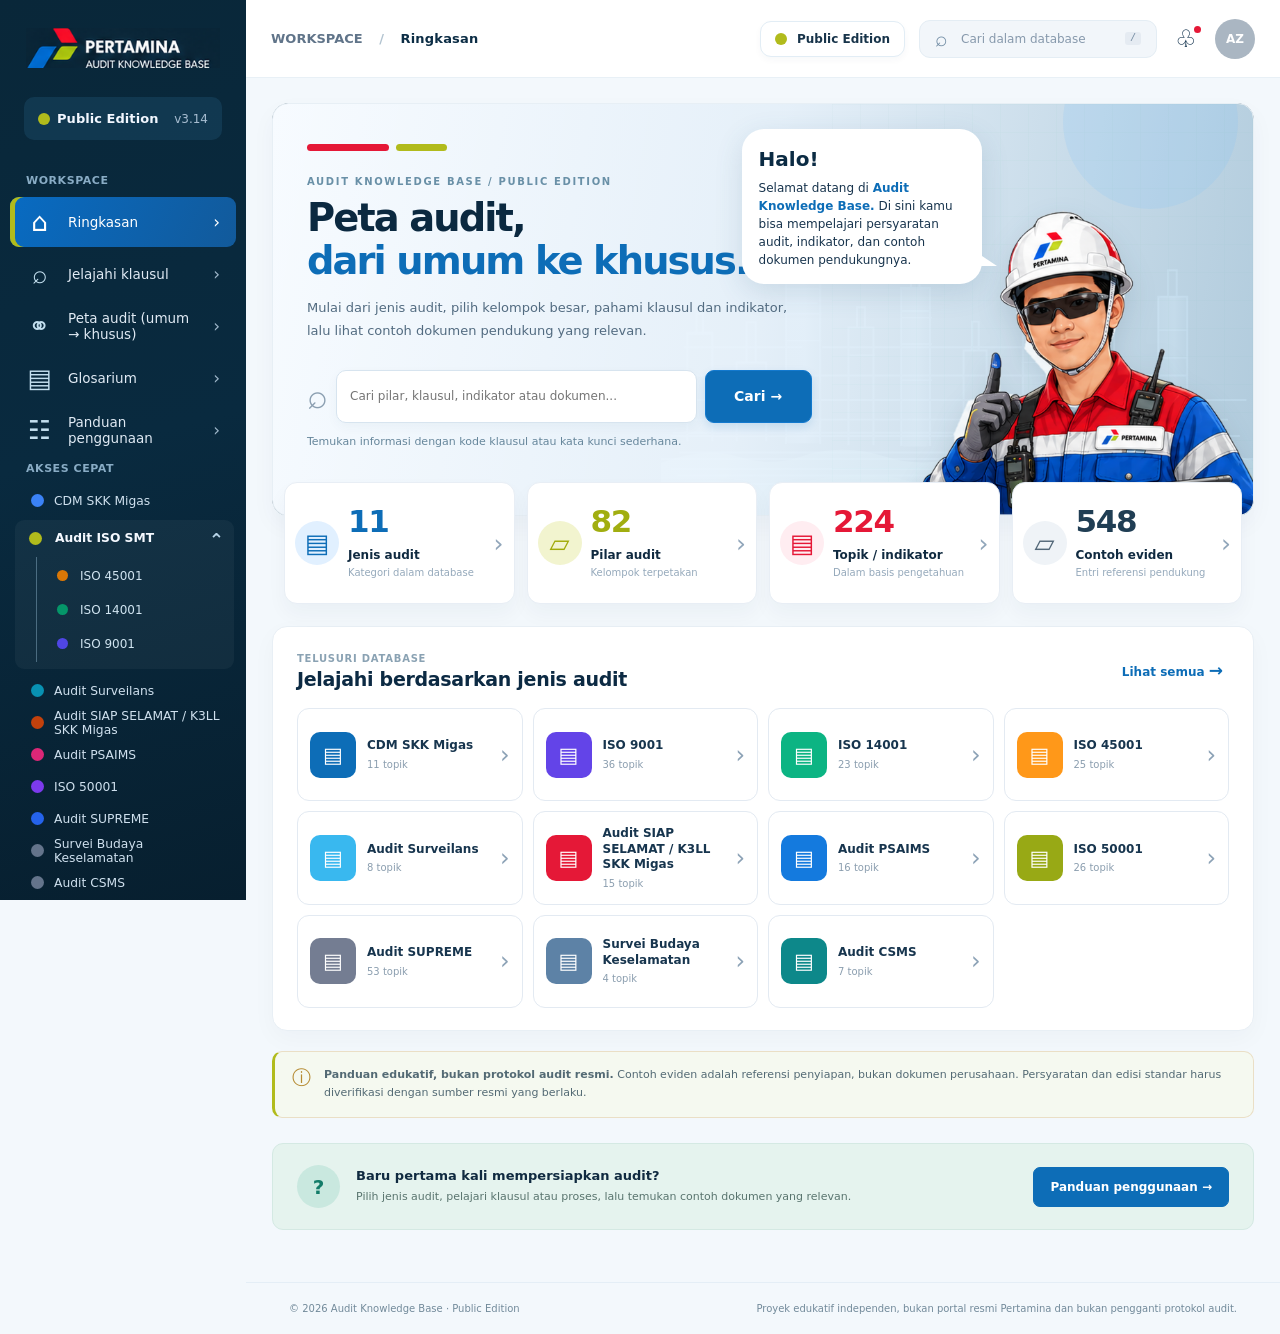
==== commit 060c9557: "Add files via upload" ====
--- a/index.html
+++ b/index.html
@@ -9,9 +9,9 @@
 <title>Pertamina Audit Knowledge Base | AuditAtlas</title>
 <!-- AuditAtlas v1.13: Audit Surveilans full overview; no obsolete warning. -->
 <link href="style.css?v=final-v33-20261026" rel="stylesheet"/>
-<script defer="" src="audit-data.js?v=final-v37-20261026"></script>
+<script defer="" src="audit-data.js?v=3.14-hc-element"></script>
 <script defer src="audit-visual-config.js?v=final-v37-20261026"></script>
-<script defer="" src="script.js?v=3.13-supreme-note"></script>
+<script defer="" src="script.js?v=3.14-hc-element"></script>
 <style>
     #audit-context .overview-section + .overview-section {margin-top:20px;border-top:1px solid #dbe7e3;padding-top:20px}
     #audit-context .overview-section h4 {margin:0 0 10px;font-size:15px;font-weight:800;color:#123c3a}
@@ -20,7 +20,7 @@
     #audit-context .overview-pillars li {padding-left:5px;margin-bottom:11px;font-size:14px;line-height:1.8}
     #audit-context .overview-pillars li::marker {color:#168d7b;font-weight:800}
   </style>
-<link href="dashboard.css?v=3.12-global" rel="stylesheet"/><link rel="stylesheet" href="editor-overrides.css?v=final-v33-20261026"/>
+<link href="dashboard.css?v=3.14-hc-element" rel="stylesheet"/><link rel="stylesheet" href="editor-overrides.css?v=final-v33-20261026"/>
 <script defer src="visual-editor.js?v=final-v33-20261026"></script>
 <script defer src="audit-visual-editor.js?v=final-v33-20261026"></script>
 </head>
@@ -28,7 +28,7 @@
 <div class="app-shell">
 <aside class="sidebar" id="sidebar">
 <a aria-label="Pertamina Audit Knowledge Base, halaman Ringkasan" class="brand" data-page="beranda" href="#beranda"><img alt="PERTAMINA | AUDIT KNOWLEDGE BASE" loading="eager" src="logo-reference.png"/></a>
-<div class="workspace-label"><span class="live-dot"></span><span>Public Edition</span><span class="version">v3.13</span></div>
+<div class="workspace-label"><span class="live-dot"></span><span>Public Edition</span><span class="version">v3.14</span></div>
 <nav aria-label="Navigasi utama" class="primary-nav">
 <span class="nav-heading">WORKSPACE</span>
 <button class="nav-link active" data-page="beranda"><span aria-hidden="true" class="nav-icon">⌂</span><span class="nav-label">Ringkasan</span><span aria-hidden="true" class="nav-chevron">›</span></button>
--- a/dashboard.css
+++ b/dashboard.css
@@ -596,3 +596,11 @@
 #page-beranda .hero,#page-peta .hero{position:relative;z-index:auto;overflow:hidden!important}
 #page-beranda .hero.search-expanded,#page-peta .hero.search-expanded{z-index:9;overflow:visible!important}
 #page-beranda .hero-search,#page-peta .hero-search{z-index:24}
+
+/* v3.14: Peran HC dapat ditandai pada elemen auditor, terpisah dari proses induk */
+.auditor-detail-heading{display:flex;align-items:center;flex-wrap:wrap;gap:10px;margin-bottom:14px}
+.dialog-scroll .auditor-detail-heading h3{color:#0b2b42;font-size:18px;line-height:1.5;margin:0}
+.auditor-element-hc{display:inline-flex;align-items:center;background:#e7f6f2;border:1px solid #cce9e1;border-radius:5px;color:#078f7b;padding:5px 9px;font-size:12px;font-weight:650;white-space:nowrap}
+.auditor-element-focused{background:#f2fbf8;border-left:3px solid #0eab91;padding-left:14px!important;padding-right:10px!important;border-radius:7px;scroll-margin-top:14px}
+.result-card-element .result-code{min-width:65px;background:#dff2ee}
+@media(max-width:630px){.dialog-scroll .auditor-detail-heading h3{font-size:16px}}
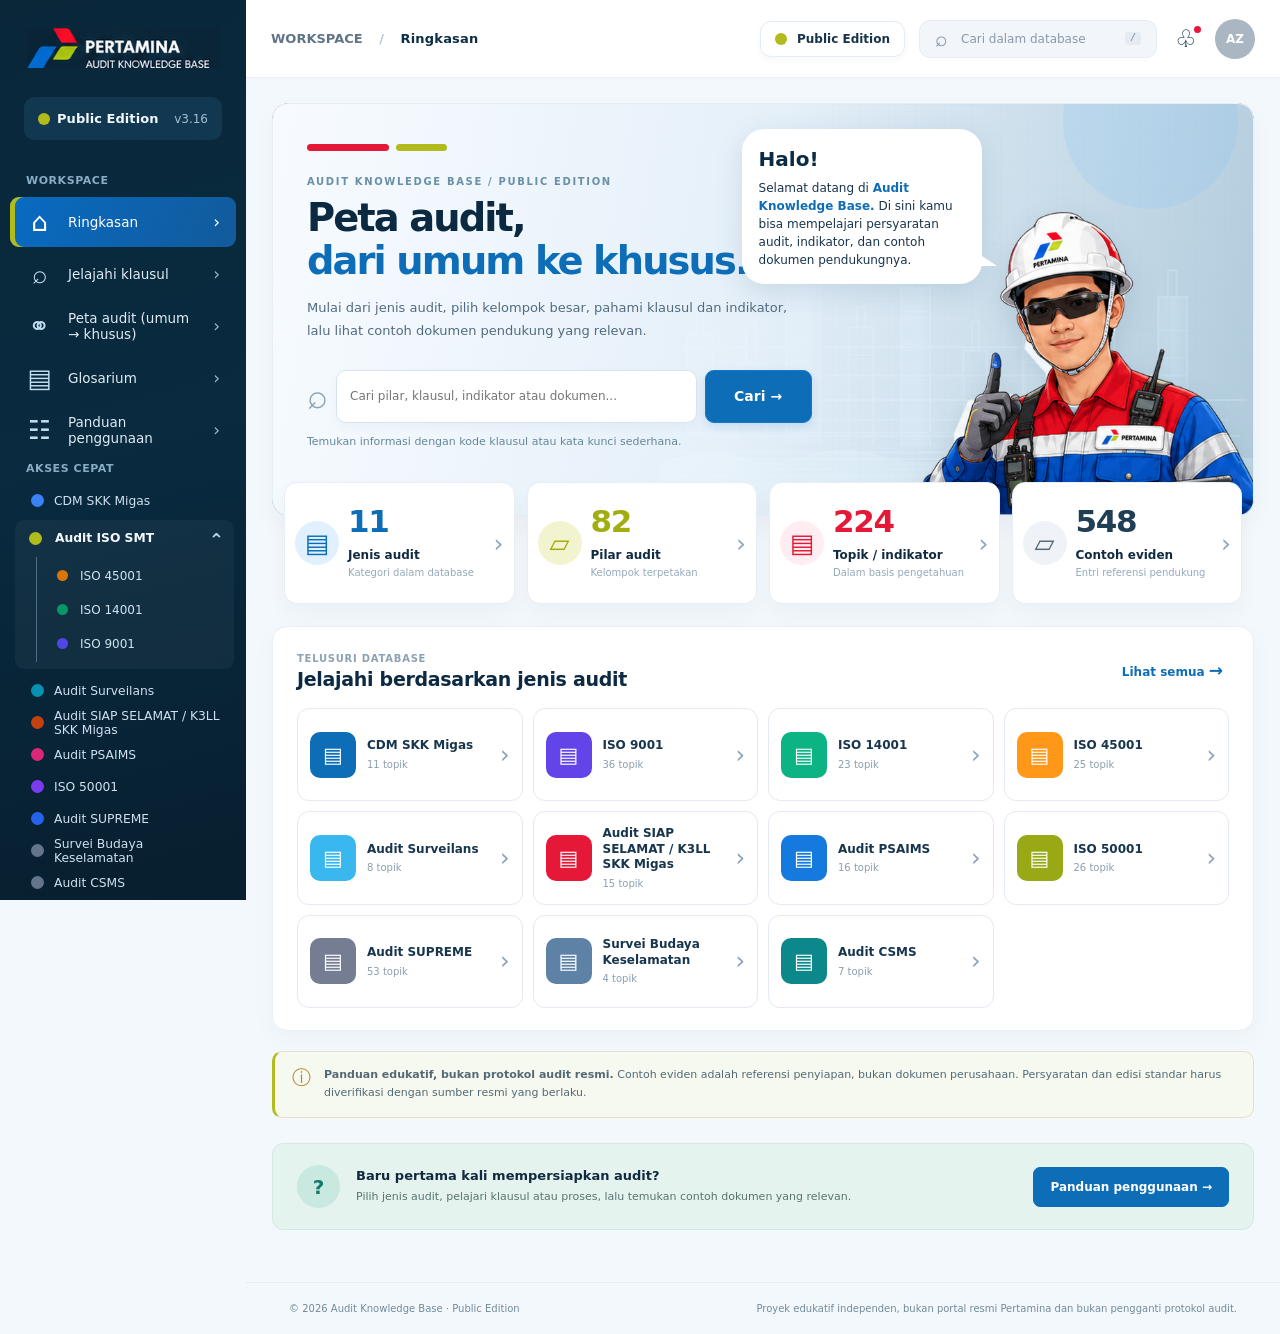
==== commit d60e4f91: "Add files via upload" ====
--- a/index.html
+++ b/index.html
@@ -9,9 +9,9 @@
 <title>Pertamina Audit Knowledge Base | AuditAtlas</title>
 <!-- AuditAtlas v1.13: Audit Surveilans full overview; no obsolete warning. -->
 <link href="style.css?v=final-v33-20261026" rel="stylesheet"/>
-<script defer="" src="audit-data.js?v=3.14-hc-element"></script>
+<script defer="" src="audit-data.js?v=3.16-hc-elements"></script>
 <script defer src="audit-visual-config.js?v=final-v37-20261026"></script>
-<script defer="" src="script.js?v=3.14-hc-element"></script>
+<script defer="" src="script.js?v=3.15-hc-note"></script>
 <style>
     #audit-context .overview-section + .overview-section {margin-top:20px;border-top:1px solid #dbe7e3;padding-top:20px}
     #audit-context .overview-section h4 {margin:0 0 10px;font-size:15px;font-weight:800;color:#123c3a}
@@ -20,7 +20,7 @@
     #audit-context .overview-pillars li {padding-left:5px;margin-bottom:11px;font-size:14px;line-height:1.8}
     #audit-context .overview-pillars li::marker {color:#168d7b;font-weight:800}
   </style>
-<link href="dashboard.css?v=3.14-hc-element" rel="stylesheet"/><link rel="stylesheet" href="editor-overrides.css?v=final-v33-20261026"/>
+<link href="dashboard.css?v=3.15-hc-note" rel="stylesheet"/><link rel="stylesheet" href="editor-overrides.css?v=final-v33-20261026"/>
 <script defer src="visual-editor.js?v=final-v33-20261026"></script>
 <script defer src="audit-visual-editor.js?v=final-v33-20261026"></script>
 </head>
@@ -28,7 +28,7 @@
 <div class="app-shell">
 <aside class="sidebar" id="sidebar">
 <a aria-label="Pertamina Audit Knowledge Base, halaman Ringkasan" class="brand" data-page="beranda" href="#beranda"><img alt="PERTAMINA | AUDIT KNOWLEDGE BASE" loading="eager" src="logo-reference.png"/></a>
-<div class="workspace-label"><span class="live-dot"></span><span>Public Edition</span><span class="version">v3.14</span></div>
+<div class="workspace-label"><span class="live-dot"></span><span>Public Edition</span><span class="version">v3.16</span></div>
 <nav aria-label="Navigasi utama" class="primary-nav">
 <span class="nav-heading">WORKSPACE</span>
 <button class="nav-link active" data-page="beranda"><span aria-hidden="true" class="nav-icon">⌂</span><span class="nav-label">Ringkasan</span><span aria-hidden="true" class="nav-chevron">›</span></button>
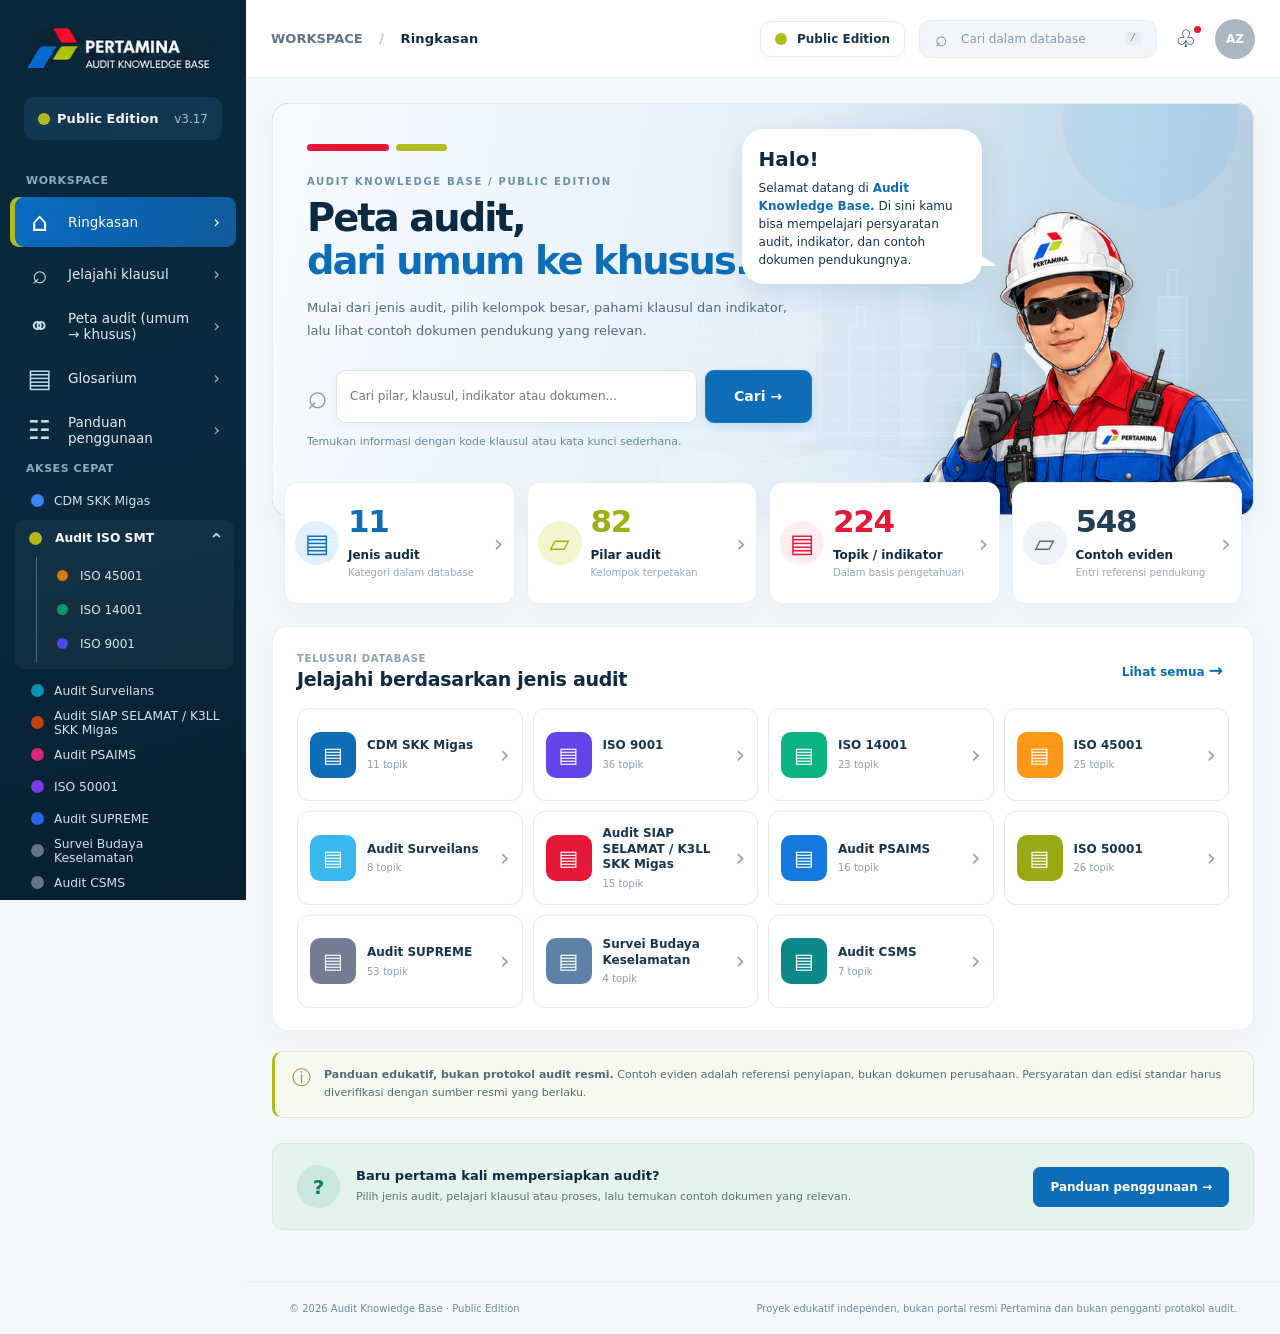
==== commit cff01295: "Add files via upload" ====
--- a/index.html
+++ b/index.html
@@ -11,7 +11,7 @@
 <link href="style.css?v=final-v33-20261026" rel="stylesheet"/>
 <script defer="" src="audit-data.js?v=3.16-hc-elements"></script>
 <script defer src="audit-visual-config.js?v=final-v37-20261026"></script>
-<script defer="" src="script.js?v=3.15-hc-note"></script>
+<script defer="" src="script.js?v=3.17-supreme-card-numbers"></script>
 <style>
     #audit-context .overview-section + .overview-section {margin-top:20px;border-top:1px solid #dbe7e3;padding-top:20px}
     #audit-context .overview-section h4 {margin:0 0 10px;font-size:15px;font-weight:800;color:#123c3a}
@@ -28,7 +28,7 @@
 <div class="app-shell">
 <aside class="sidebar" id="sidebar">
 <a aria-label="Pertamina Audit Knowledge Base, halaman Ringkasan" class="brand" data-page="beranda" href="#beranda"><img alt="PERTAMINA | AUDIT KNOWLEDGE BASE" loading="eager" src="logo-reference.png"/></a>
-<div class="workspace-label"><span class="live-dot"></span><span>Public Edition</span><span class="version">v3.16</span></div>
+<div class="workspace-label"><span class="live-dot"></span><span>Public Edition</span><span class="version">v3.17</span></div>
 <nav aria-label="Navigasi utama" class="primary-nav">
 <span class="nav-heading">WORKSPACE</span>
 <button class="nav-link active" data-page="beranda"><span aria-hidden="true" class="nav-icon">⌂</span><span class="nav-label">Ringkasan</span><span aria-hidden="true" class="nav-chevron">›</span></button>
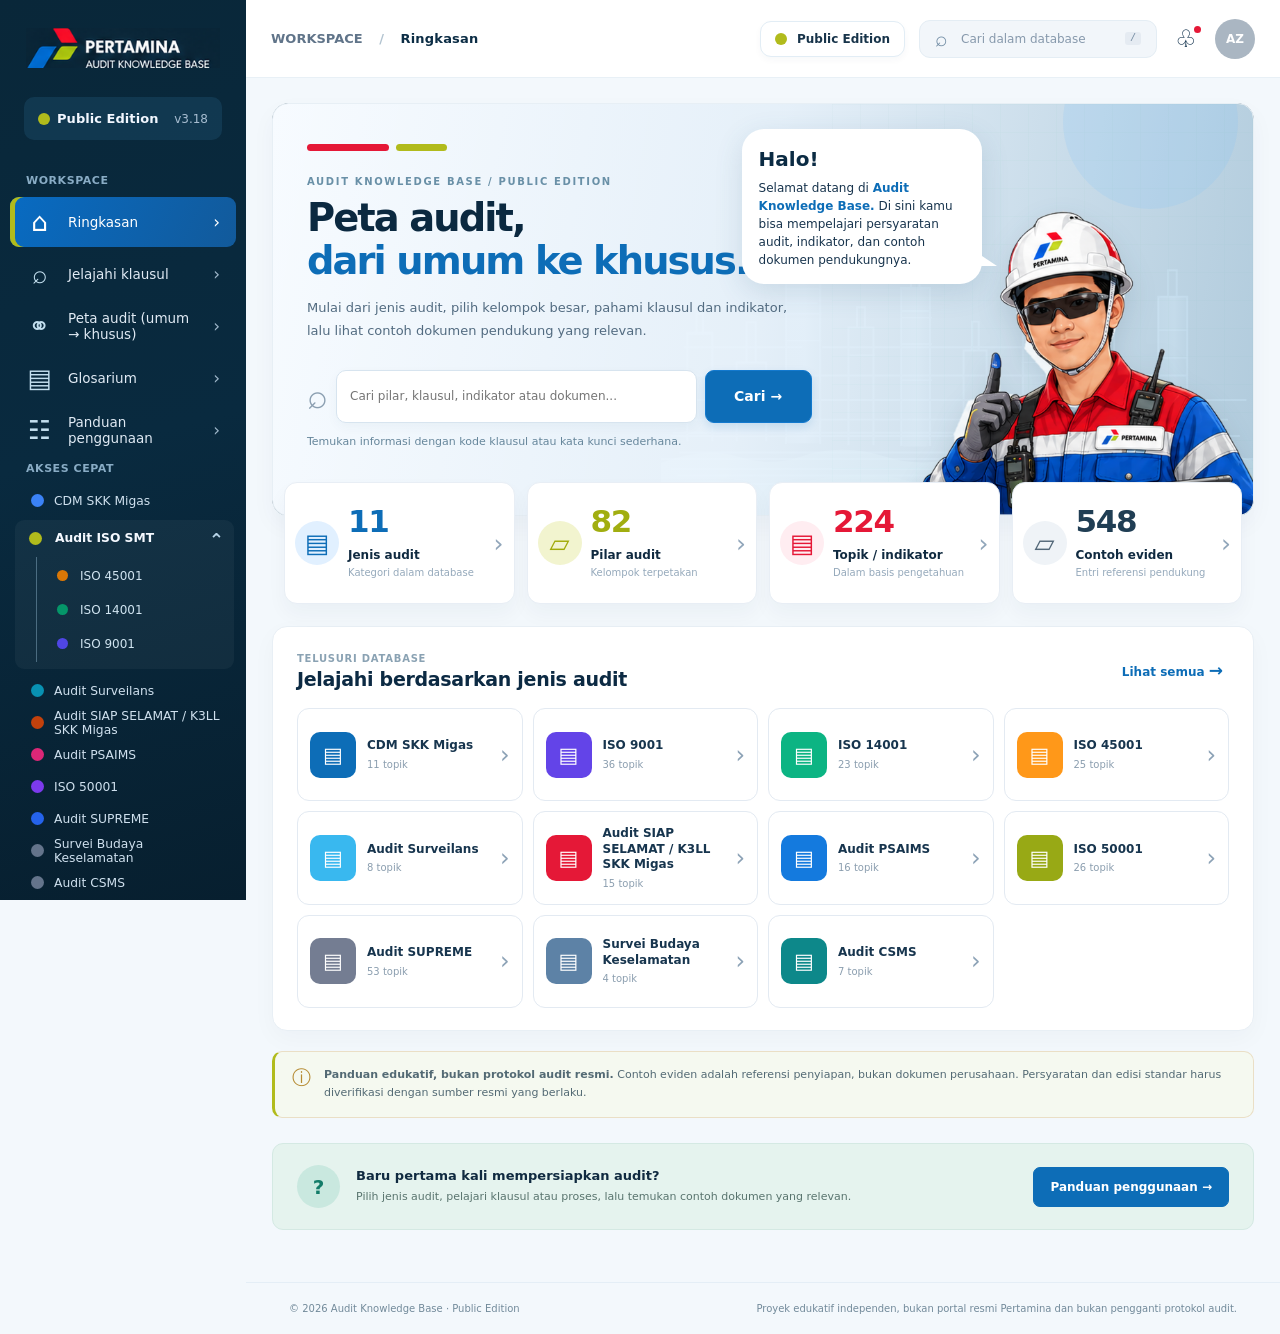
==== commit 0fe58812: "Add files via upload" ====
--- a/index.html
+++ b/index.html
@@ -6,12 +6,12 @@
 <meta content="width=device-width, initial-scale=1.0" name="viewport"/>
 <meta content="#0b293a" name="theme-color"/>
 <meta content="Audit Knowledge Base, panduan audit berbasis metadata tagging: kategori, peta audit, klausul, eviden dan glosarium." name="description"/>
-<title>Pertamina Audit Knowledge Base | AuditAtlas</title>
+<title>Pertamina Audit Knowledge Base | Audit</title>
 <!-- AuditAtlas v1.13: Audit Surveilans full overview; no obsolete warning. -->
 <link href="style.css?v=final-v33-20261026" rel="stylesheet"/>
 <script defer="" src="audit-data.js?v=3.16-hc-elements"></script>
 <script defer src="audit-visual-config.js?v=final-v37-20261026"></script>
-<script defer="" src="script.js?v=3.17-supreme-card-numbers"></script>
+<script defer="" src="script.js?v=3.18-supreme-card-numbers"></script>
 <style>
     #audit-context .overview-section + .overview-section {margin-top:20px;border-top:1px solid #dbe7e3;padding-top:20px}
     #audit-context .overview-section h4 {margin:0 0 10px;font-size:15px;font-weight:800;color:#123c3a}
@@ -21,14 +21,14 @@
     #audit-context .overview-pillars li::marker {color:#168d7b;font-weight:800}
   </style>
 <link href="dashboard.css?v=3.15-hc-note" rel="stylesheet"/><link rel="stylesheet" href="editor-overrides.css?v=final-v33-20261026"/>
-<script defer src="visual-editor.js?v=final-v33-20261026"></script>
-<script defer src="audit-visual-editor.js?v=final-v33-20261026"></script>
+<script defer src="visual-editor.js?v=3.18"></script>
+<script defer src="audit-visual-editor.js?v=3.18"></script>
 </head>
 <body>
 <div class="app-shell">
 <aside class="sidebar" id="sidebar">
 <a aria-label="Pertamina Audit Knowledge Base, halaman Ringkasan" class="brand" data-page="beranda" href="#beranda"><img alt="PERTAMINA | AUDIT KNOWLEDGE BASE" loading="eager" src="logo-reference.png"/></a>
-<div class="workspace-label"><span class="live-dot"></span><span>Public Edition</span><span class="version">v3.17</span></div>
+<div class="workspace-label"><span class="live-dot"></span><span>Public Edition</span><span class="version">v3.18</span></div>
 <nav aria-label="Navigasi utama" class="primary-nav">
 <span class="nav-heading">WORKSPACE</span>
 <button class="nav-link active" data-page="beranda"><span aria-hidden="true" class="nav-icon">⌂</span><span class="nav-label">Ringkasan</span><span aria-hidden="true" class="nav-chevron">›</span></button>
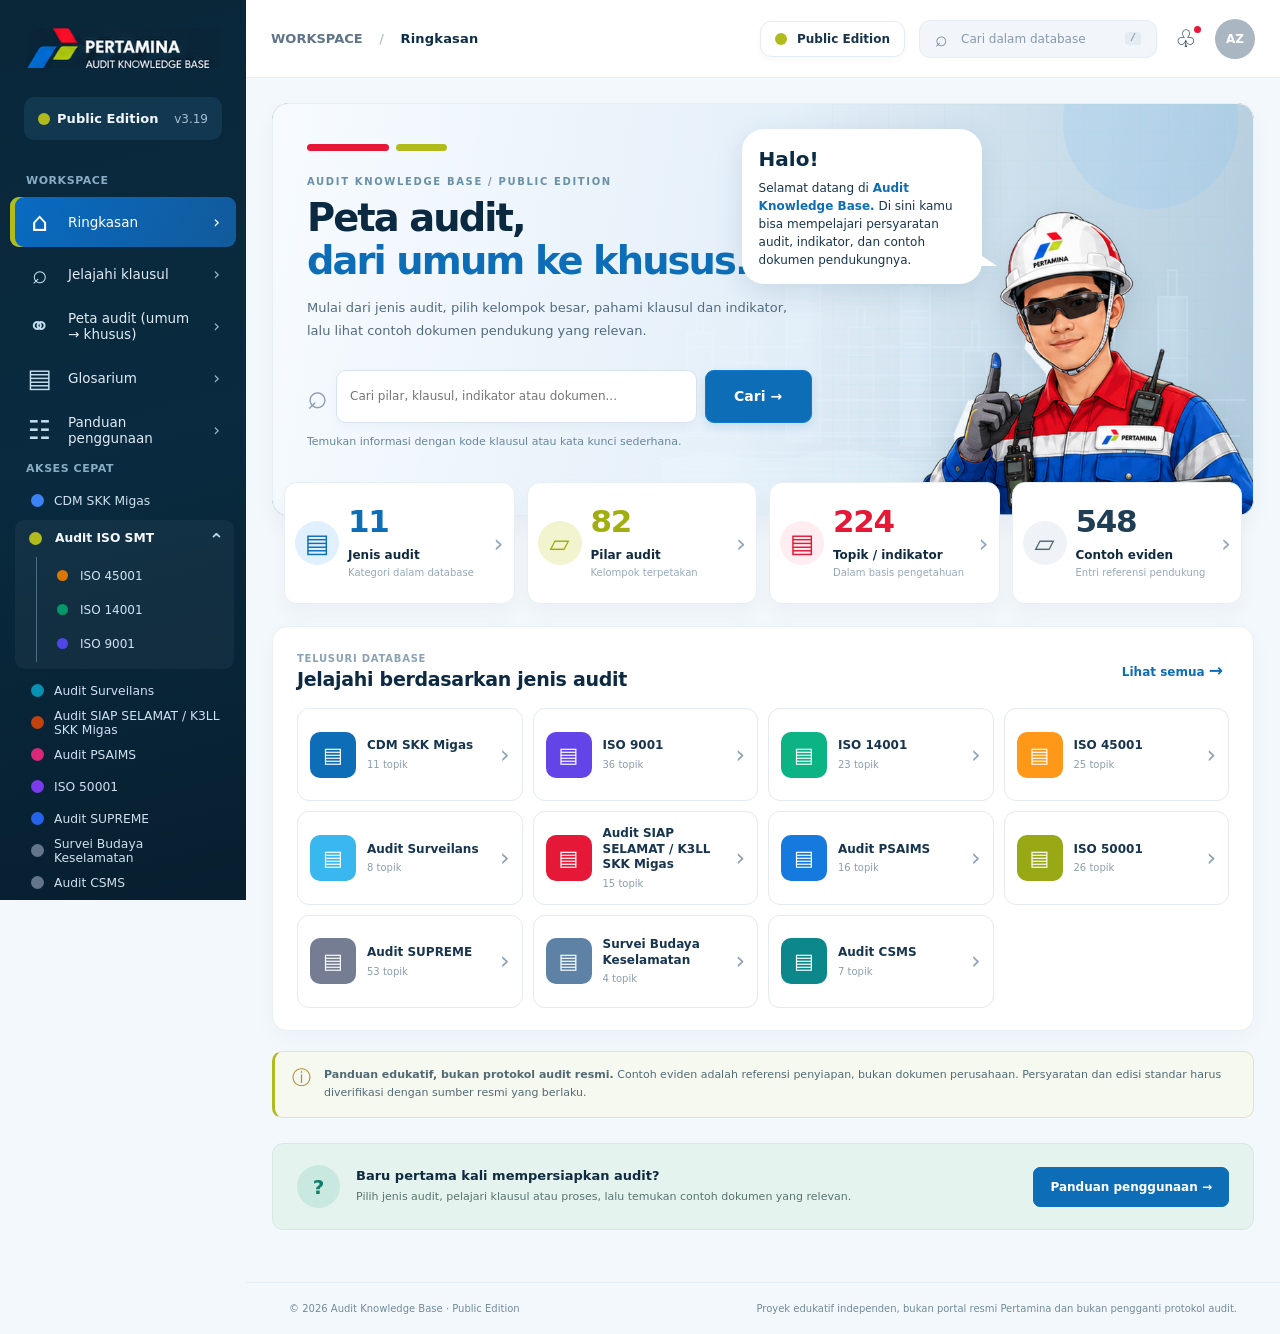
==== commit 7748b1d4: "Add files via upload" ====
--- a/index.html
+++ b/index.html
@@ -11,7 +11,9 @@
 <link href="style.css?v=final-v33-20261026" rel="stylesheet"/>
 <script defer="" src="audit-data.js?v=3.16-hc-elements"></script>
 <script defer src="audit-visual-config.js?v=final-v37-20261026"></script>
-<script defer="" src="script.js?v=3.18-supreme-card-numbers"></script>
+<script defer src="audit-evidence-links.js?v=3.19"></script>
+<script defer src="audit-evidence-editor.js?v=3.19"></script>
+<script defer src="script.js?v=3.19-evidence"></script>
 <style>
     #audit-context .overview-section + .overview-section {margin-top:20px;border-top:1px solid #dbe7e3;padding-top:20px}
     #audit-context .overview-section h4 {margin:0 0 10px;font-size:15px;font-weight:800;color:#123c3a}
@@ -28,7 +30,7 @@
 <div class="app-shell">
 <aside class="sidebar" id="sidebar">
 <a aria-label="Pertamina Audit Knowledge Base, halaman Ringkasan" class="brand" data-page="beranda" href="#beranda"><img alt="PERTAMINA | AUDIT KNOWLEDGE BASE" loading="eager" src="logo-reference.png"/></a>
-<div class="workspace-label"><span class="live-dot"></span><span>Public Edition</span><span class="version">v3.18</span></div>
+<div class="workspace-label"><span class="live-dot"></span><span>Public Edition</span><span class="version">v3.19</span></div>
 <nav aria-label="Navigasi utama" class="primary-nav">
 <span class="nav-heading">WORKSPACE</span>
 <button class="nav-link active" data-page="beranda"><span aria-hidden="true" class="nav-icon">⌂</span><span class="nav-label">Ringkasan</span><span aria-hidden="true" class="nav-chevron">›</span></button>
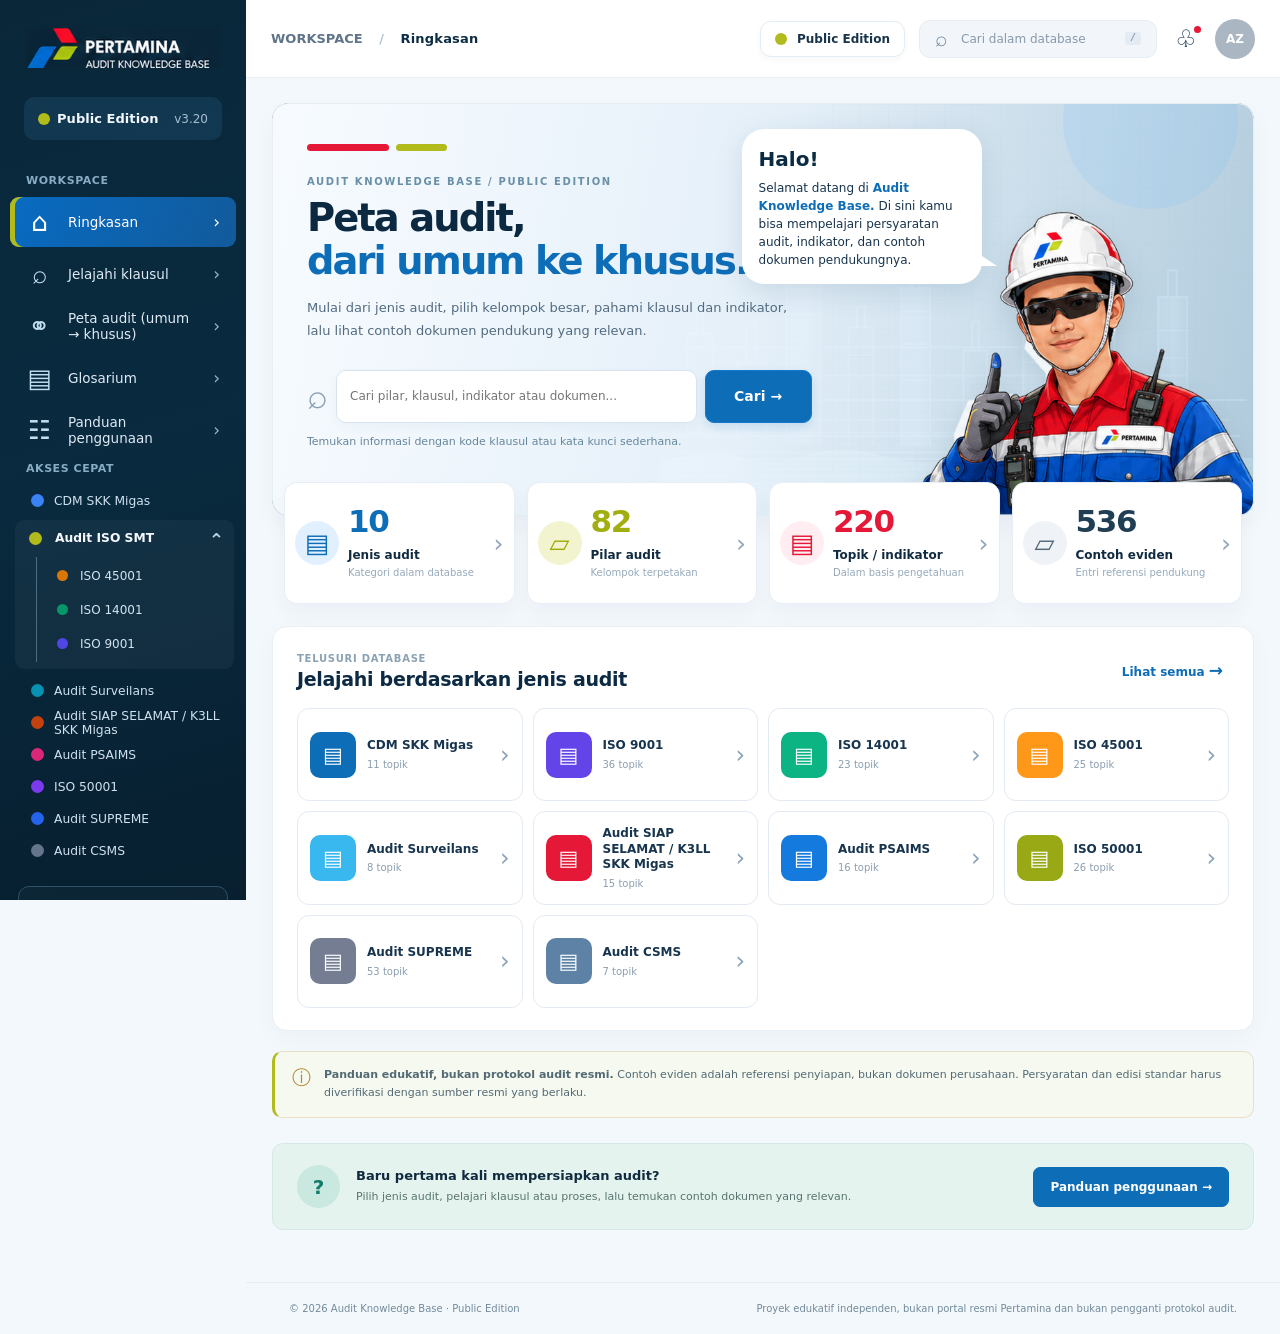
==== commit 86a3af9f: "Add files via upload" ====
--- a/index.html
+++ b/index.html
@@ -9,8 +9,8 @@
 <title>Pertamina Audit Knowledge Base | Audit</title>
 <!-- AuditAtlas v1.13: Audit Surveilans full overview; no obsolete warning. -->
 <link href="style.css?v=final-v33-20261026" rel="stylesheet"/>
-<script defer="" src="audit-data.js?v=3.16-hc-elements"></script>
-<script defer src="audit-visual-config.js?v=final-v37-20261026"></script>
+<script defer="" src="audit-data.js?v=3.20-remove-safety-survey"></script>
+<script defer src="audit-visual-config.js?v=3.20-remove-safety-survey"></script>
 <script defer src="audit-evidence-links.js?v=3.19"></script>
 <script defer src="audit-evidence-editor.js?v=3.19"></script>
 <script defer src="script.js?v=3.19-evidence"></script>
@@ -30,7 +30,7 @@
 <div class="app-shell">
 <aside class="sidebar" id="sidebar">
 <a aria-label="Pertamina Audit Knowledge Base, halaman Ringkasan" class="brand" data-page="beranda" href="#beranda"><img alt="PERTAMINA | AUDIT KNOWLEDGE BASE" loading="eager" src="logo-reference.png"/></a>
-<div class="workspace-label"><span class="live-dot"></span><span>Public Edition</span><span class="version">v3.19</span></div>
+<div class="workspace-label"><span class="live-dot"></span><span>Public Edition</span><span class="version">v3.20</span></div>
 <nav aria-label="Navigasi utama" class="primary-nav">
 <span class="nav-heading">WORKSPACE</span>
 <button class="nav-link active" data-page="beranda"><span aria-hidden="true" class="nav-icon">⌂</span><span class="nav-label">Ringkasan</span><span aria-hidden="true" class="nav-chevron">›</span></button>
@@ -133,7 +133,7 @@
 <div class="empty-state hidden" id="peta-empty"><div>⌕</div><h3>Tidak ada peta yang sesuai</h3><p>Coba kata kunci atau jenis audit lain.</p></div>
 </section>
 <section class="page hidden" id="page-glosarium"><div class="reference-banner reference-glosarium" aria-label="Pengantar glosarium"><div class="reference-copy"><span class="mini-accent"></span><span class="eyebrow eyebrow-dark">AUDIT KNOWLEDGE BASE</span><h1>Glosarium<br/><em>istilah audit.</em></h1><p>Kamus ringkas istilah yang sering dijumpai saat mengumpulkan dan menyiapkan bukti audit.</p></div><div class="reference-scene"><img src="scene-glosarium.png" alt="Pekerja Pertamina menggunakan APD lengkap menjelaskan cara mencari istilah audit" loading="lazy"/></div></div><label class="search-input glossary-search"><span>⌕</span><input aria-label="Cari glosarium" id="glossary-search" placeholder="Cari istilah, misalnya evidence atau PIC..." type="search"/></label><div class="glossary-grid" id="glossary-list"></div></section>
-<section class="page hidden" id="page-panduan"><div class="reference-banner reference-panduan" aria-label="Pengantar panduan penggunaan"><div class="reference-copy"><span class="mini-accent"></span><span class="eyebrow eyebrow-dark">GETTING STARTED</span><h1>Dari bingung<br/><em>menjadi siap.</em></h1><p>Empat langkah sederhana menggunakan database secara bertanggung jawab.</p></div><div class="reference-scene"><img src="scene-panduan.png" alt="Pekerja Pertamina dengan APD lengkap menjelaskan langkah penggunaan Audit Knowledge Base" loading="lazy"/></div></div><div class="guide-steps"><article><span>01</span><div><h3>Pilih jenis audit</h3><p>Contoh: ISO 9001 untuk mutu, ISO 45001 untuk K3, atau SUPREME untuk manajemen HSSE. SUPREME pada versi ini memakai sumber PDF 2018, bukan protokol 2023. Periksa tujuan dan ruang lingkup audit sebelum mencari bukti.</p><button class="guide-link" type="button" data-page="jelajahi">Lihat daftar jenis audit <span aria-hidden="true">→</span></button></div></article><article><span>02</span><div><h3>Telusuri klausul dari umum ke khusus</h3><p>Mulai dari kelompok seperti Dukungan, kemudian buka kode spesifik seperti 7.2 Kompetensi. Nama kode harus disamakan dengan edisi standar yang digunakan auditor.</p><button class="guide-link" type="button" data-page="jelajahi">Lihat contoh penelusuran <span aria-hidden="true">→</span></button></div></article><article><span>03</span><div><h3>Cari pemilik dan contoh bukti</h3><p>Gunakan filter HC, lihat contoh dokumen, lalu konfirmasi PIC dan versi dokumen sebenarnya. Jangan mengunggah data pekerja, catatan kesehatan, atau bukti rahasia ke website publik.</p></div></article><article><span>04</span><div><h3>Tandai status persiapan</h3><p>Pilih Belum dicek, Dalam proses, Siap, atau Perlu konfirmasi. Status disimpan lokal di browser Anda, tidak menjadi bukti resmi dan tidak tersinkron ke GitHub.</p></div></article></div><div class="guide-columns"><div class="info-card"><h3>Struktur informasi</h3><p><strong>Jenis Audit</strong> → <strong>Kelompok Umum</strong> → <strong>Kode Klausul / Elemen</strong> → <strong>Penjelasan sederhana</strong> → <strong>Contoh Bukti</strong> → <strong>Status</strong>.</p></div><div class="info-card"><h3>Catatan versi dan verifikasi</h3><p>ISO 9001:2026 dan ISO 14001:2026 telah diterbitkan; ISO 45001 menggunakan edisi 2018 dengan amendemen 2024; ISO 50001 menggunakan 2018 dengan amendemen 2024. Pemetaan dari Excel awal bukan pengganti standar berlisensi atau daftar audit yang disahkan.</p></div></div><div class="info-card references-card"><h3>Sumber rujukan publik dan kebijakan data</h3><p>Tautan di bawah adalah titik awal pengecekan. Sebagian topik (CDM, PSAIMS, SIAP SELAMAT, LENS) memerlukan dokumen checklist resmi dan persetujuan penggunaannya.</p><div class="sources-list" id="sources-list"></div></div></section>
+<section class="page hidden" id="page-panduan"><div class="reference-banner reference-panduan" aria-label="Pengantar panduan penggunaan"><div class="reference-copy"><span class="mini-accent"></span><span class="eyebrow eyebrow-dark">GETTING STARTED</span><h1>Dari bingung<br/><em>menjadi siap.</em></h1><p>Empat langkah sederhana menggunakan database secara bertanggung jawab.</p></div><div class="reference-scene"><img src="scene-panduan.png" alt="Pekerja Pertamina dengan APD lengkap menjelaskan langkah penggunaan Audit Knowledge Base" loading="lazy"/></div></div><div class="guide-steps"><article><span>01</span><div><h3>Pilih jenis audit</h3><p>Contoh: ISO 9001 untuk mutu, ISO 45001 untuk K3, atau SUPREME untuk manajemen HSSE. SUPREME pada versi ini memakai sumber PDF 2018, bukan protokol 2023. Periksa tujuan dan ruang lingkup audit sebelum mencari bukti.</p><button class="guide-link" type="button" data-page="jelajahi">Lihat daftar jenis audit <span aria-hidden="true">→</span></button></div></article><article><span>02</span><div><h3>Telusuri klausul dari umum ke khusus</h3><p>Mulai dari kelompok seperti Dukungan, kemudian buka kode spesifik seperti 7.2 Kompetensi. Nama kode harus disamakan dengan edisi standar yang digunakan auditor.</p><button class="guide-link" type="button" data-page="jelajahi">Lihat contoh penelusuran <span aria-hidden="true">→</span></button></div></article><article><span>03</span><div><h3>Cari pemilik dan contoh bukti</h3><p>Gunakan filter HC, lihat contoh dokumen, lalu konfirmasi PIC dan versi dokumen sebenarnya. Jangan mengunggah data pekerja, catatan kesehatan, atau bukti rahasia ke website publik.</p></div></article><article><span>04</span><div><h3>Tandai status persiapan</h3><p>Pilih Belum dicek, Dalam proses, Siap, atau Perlu konfirmasi. Status disimpan lokal di browser Anda, tidak menjadi bukti resmi dan tidak tersinkron ke GitHub.</p></div></article></div><div class="guide-columns"><div class="info-card"><h3>Struktur informasi</h3><p><strong>Jenis Audit</strong> → <strong>Kelompok Umum</strong> → <strong>Kode Klausul / Elemen</strong> → <strong>Penjelasan sederhana</strong> → <strong>Contoh Bukti</strong> → <strong>Status</strong>.</p></div><div class="info-card"><h3>Catatan versi dan verifikasi</h3><p>ISO 9001:2026 dan ISO 14001:2026 telah diterbitkan; ISO 45001 menggunakan edisi 2018 dengan amendemen 2024; ISO 50001 menggunakan 2018 dengan amendemen 2024. Pemetaan dari Excel awal bukan pengganti standar berlisensi atau daftar audit yang disahkan.</p></div></div><div class="info-card references-card"><h3>Sumber rujukan publik dan kebijakan data</h3><p>Tautan di bawah adalah titik awal pengecekan. Sebagian topik (CDM, PSAIMS, SIAP SELAMAT) memerlukan dokumen checklist resmi dan persetujuan penggunaannya.</p><div class="sources-list" id="sources-list"></div></div></section>
 </main>
 <footer class="footer"><span>© 2026 Audit Knowledge Base · Public Edition</span><span>Proyek edukatif independen, bukan portal resmi Pertamina dan bukan pengganti protokol audit.</span></footer>
 </div>
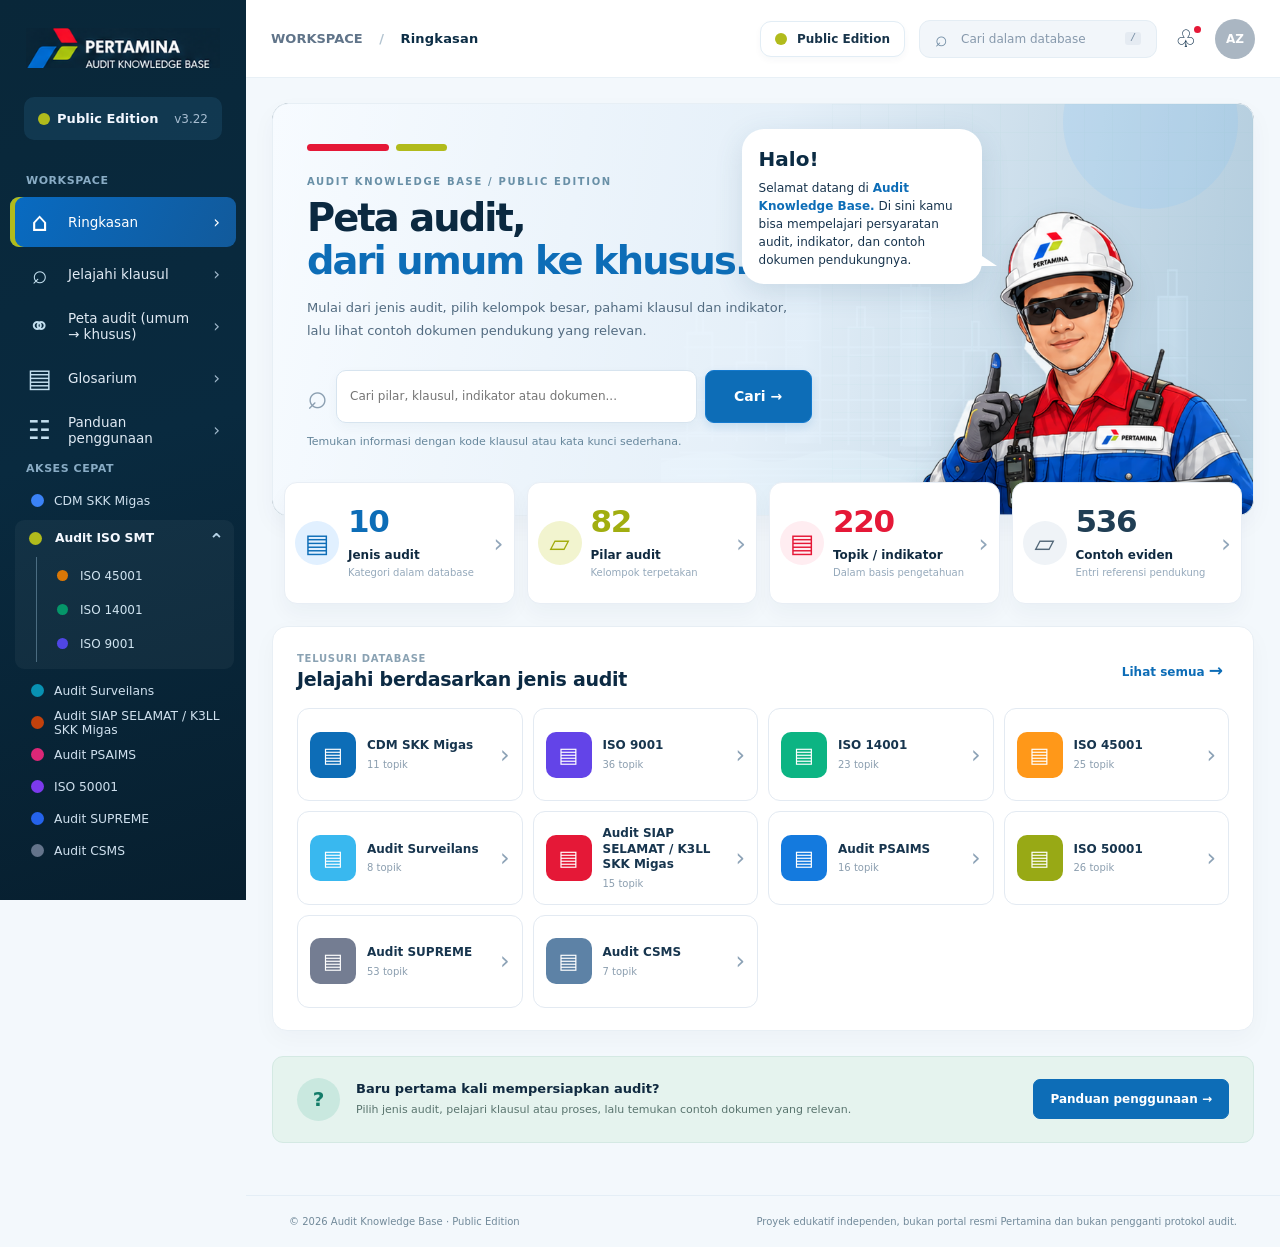
==== commit a9641cf5: "Add files via upload" ====
--- a/index.html
+++ b/index.html
@@ -12,6 +12,7 @@
 <script defer="" src="audit-data.js?v=3.20-remove-safety-survey"></script>
 <script defer src="audit-visual-config.js?v=3.20-remove-safety-survey"></script>
 <script defer src="audit-evidence-links.js?v=3.19"></script>
+<script defer src="audit-paragraphs.js?v=3.22"></script>
 <script defer src="audit-evidence-editor.js?v=3.19"></script>
 <script defer src="script.js?v=3.19-evidence"></script>
 <style>
@@ -25,12 +26,14 @@
 <link href="dashboard.css?v=3.15-hc-note" rel="stylesheet"/><link rel="stylesheet" href="editor-overrides.css?v=final-v33-20261026"/>
 <script defer src="visual-editor.js?v=3.18"></script>
 <script defer src="audit-visual-editor.js?v=3.18"></script>
+<link rel="stylesheet" href="audit-paragraph-editor.css?v=3.22"/>
+<script defer src="audit-paragraph-editor.js?v=3.22"></script>
 </head>
 <body>
 <div class="app-shell">
 <aside class="sidebar" id="sidebar">
 <a aria-label="Pertamina Audit Knowledge Base, halaman Ringkasan" class="brand" data-page="beranda" href="#beranda"><img alt="PERTAMINA | AUDIT KNOWLEDGE BASE" loading="eager" src="logo-reference.png"/></a>
-<div class="workspace-label"><span class="live-dot"></span><span>Public Edition</span><span class="version">v3.20</span></div>
+<div class="workspace-label"><span class="live-dot"></span><span>Public Edition</span><span class="version">v3.22</span></div>
 <nav aria-label="Navigasi utama" class="primary-nav">
 <span class="nav-heading">WORKSPACE</span>
 <button class="nav-link active" data-page="beranda"><span aria-hidden="true" class="nav-icon">⌂</span><span class="nav-label">Ringkasan</span><span aria-hidden="true" class="nav-chevron">›</span></button>
@@ -41,7 +44,7 @@
 <span class="nav-heading margin-top">AKSES CEPAT</span>
 <div class="sidebar-audits" id="sidebar-audits"></div>
 </nav>
-<div class="sidebar-bottom"><div class="sidebar-note"><span class="note-icon">ⓘ</span><p><strong>Basis panduan publik</strong><br/>Contoh dokumen, bukan berkas audit asli. Verifikasi selalu dengan standar atau protokol yang berlaku.</p></div><p class="copyright">Disusun untuk membantu pembelajar audit • 2026</p></div>
+<div class="sidebar-bottom"><p class="copyright">Disusun untuk membantu pembelajar audit • 2026</p></div>
 </aside>
 <div class="overlay-mobile" id="mobile-overlay"></div>
 <div class="main-area">
@@ -79,7 +82,7 @@
 <div class="section-title-row categories-heading"><div><span class="eyebrow eyebrow-dark">TELUSURI DATABASE</span><h2>Jelajahi berdasarkan jenis audit</h2></div><button class="link-button" data-page="jelajahi">Lihat semua <span>→</span></button></div>
 <div class="audit-grid" id="audit-grid"></div>
 </div>
-<div class="disclaimer-banner"><span>ⓘ</span><p><strong>Panduan edukatif, bukan protokol audit resmi.</strong> Contoh eviden adalah referensi penyiapan, bukan dokumen perusahaan. Persyaratan dan edisi standar harus diverifikasi dengan sumber resmi yang berlaku.</p></div>
+
 <div class="bottom-help"><div class="bottom-help-symbol">?</div><div><strong>Baru pertama kali mempersiapkan audit?</strong><p>Pilih jenis audit, pelajari klausul atau proses, lalu temukan contoh dokumen yang relevan.</p></div><button class="btn btn-dark" data-page="panduan">Panduan penggunaan →</button></div>
 </section>
 <section class="page hidden" id="page-jelajahi">
--- a/audit-paragraph-editor.css
+++ b/audit-paragraph-editor.css
@@ -0,0 +1,35 @@
+/* Audit v3.22: perataan paragraf ringkasan audit. Berlaku tanpa Mode Editor. */
+#audit-context .audit-overview-main .overview-section p,
+#audit-context .audit-overview-main .overview-section .overview-pillars > li {
+  text-align: justify;
+  text-justify: inter-word;
+  hyphens: auto;
+  overflow-wrap: break-word;
+}
+/* Panel hanya ditambahkan oleh JavaScript ketika URL memiliki ?editor=1. */
+.audit-paragraph-tools {display:flex;align-items:center;flex-wrap:wrap;gap:8px;background:#fff;border:1px solid #cbdfe9;border-radius:11px;padding:10px 12px;margin:12px 0 18px;box-shadow:0 4px 15px #153a4710;font:13px system-ui,sans-serif;color:#193f53;}
+.audit-paragraph-tools strong{font-size:13px;margin-right:auto;}
+.audit-paragraph-tools button,.audit-paragraph-dialog button{font:600 13px system-ui,sans-serif;border:1px solid #b8d4e2;border-radius:8px;background:#f7fbff;color:#12608c;padding:9px 12px;cursor:pointer;}
+.audit-paragraph-tools button:hover,.audit-paragraph-dialog button:hover{background:#e4f3fc;}
+.audit-paragraph-tools .ap-primary,.audit-paragraph-dialog .ap-primary{background:#0d6eb3;color:white;border-color:#0d6eb3;}
+.audit-paragraph-tools .ap-primary:hover,.audit-paragraph-dialog .ap-primary:hover{background:#075789;}
+.audit-paragraph-tools small{flex-basis:100%;color:#67838e;font-size:11px;line-height:1.5;}
+.audit-paragraph-editing .overview-section p,.audit-paragraph-editing .overview-pillars>li{cursor:pointer;outline:1px dashed #9ccddb;outline-offset:4px;border-radius:3px;}
+.audit-paragraph-editing .overview-section p:hover,.audit-paragraph-editing .overview-pillars>li:hover{outline:2px solid #168fc5;background:#e2f4fb80;}
+.audit-paragraph-active{outline:2px solid #0b80bf!important;background:#e6f7ff!important;}
+.audit-paragraph-dialog{width:min(650px,calc(100vw - 26px));max-height:90vh;overflow:auto;padding:0;border:1px solid #c3dbe9;border-radius:16px;box-shadow:0 30px 80px #092a405e;color:#153749;background:white;}
+.audit-paragraph-dialog::backdrop{background:#071c29a0;}
+.audit-paragraph-dialog .ap-header{background:#0e3042;color:white;padding:17px 20px;display:flex;align-items:center;justify-content:space-between;gap:10px;}
+.audit-paragraph-dialog .ap-header strong{font-size:17px;}
+.audit-paragraph-dialog .ap-header button{background:transparent;color:white;border-color:#688497;min-width:36px;}
+.audit-paragraph-dialog .ap-body{padding:20px;}
+.audit-paragraph-dialog .ap-location{font-size:12px;color:#668594;margin:0 0 18px;}
+.audit-paragraph-dialog label{display:block;font-size:13px;font-weight:750;color:#173e53;margin-bottom:8px;}
+.audit-paragraph-dialog textarea{box-sizing:border-box;width:100%;border:1px solid #b6d2df;border-radius:10px;padding:12px 14px;font:14px/1.8 system-ui,sans-serif;min-height:135px;resize:vertical;background:white;color:#183e54;}
+.audit-paragraph-dialog textarea:focus{outline:2px solid #7ed7e9;}
+.audit-paragraph-dialog .ap-align-choices{display:flex;gap:7px;flex-wrap:wrap;margin:11px 0 18px;}
+.audit-paragraph-dialog .ap-align-choices button[aria-pressed="true"]{background:#dff5f1;border-color:#078e79;color:#076955;}
+.audit-paragraph-dialog .ap-actions{display:flex;flex-wrap:wrap;gap:8px;align-items:center;margin:17px 0 9px;}
+.audit-paragraph-dialog .ap-help,.audit-paragraph-dialog .ap-status{font-size:12px;line-height:1.65;color:#617e8c;margin:12px 0 0;}
+.audit-paragraph-dialog .ap-status{color:#0b705c;}
+@media(max-width:700px){.audit-paragraph-tools{align-items:stretch}.audit-paragraph-tools strong{width:100%;flex-basis:100%}.audit-paragraph-dialog .ap-body{padding:15px;}}
